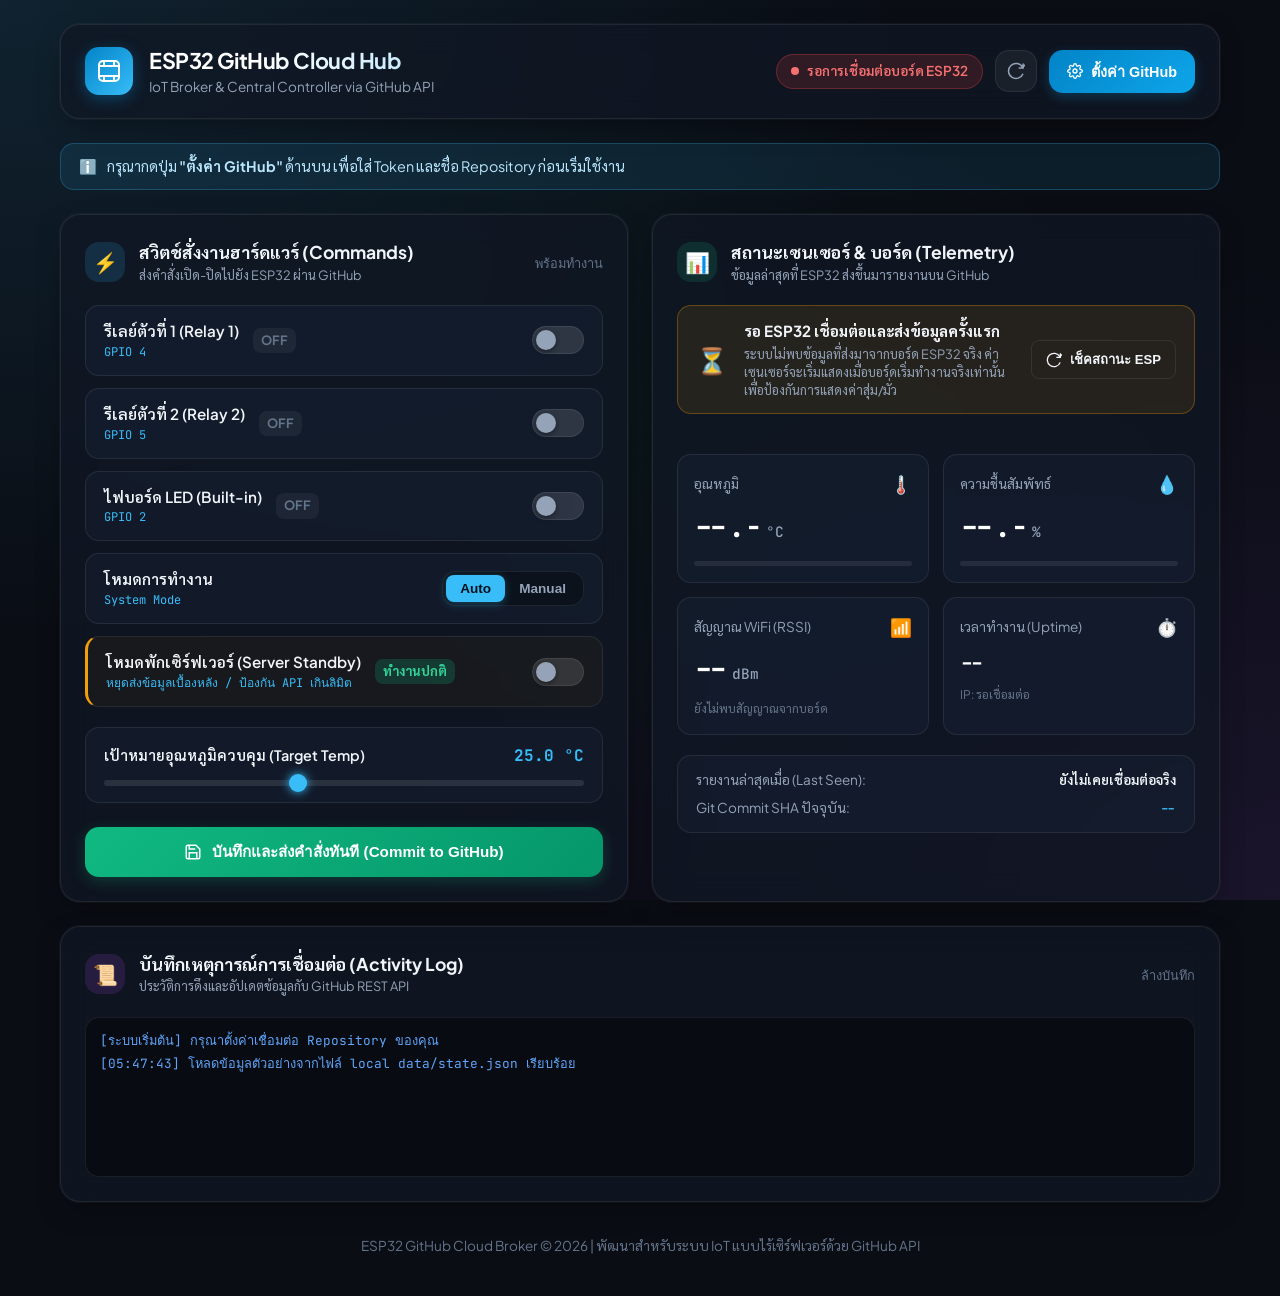
==== index.html @ 6919aeec "Add Server Standby switch and clean project structure" ====
<!DOCTYPE html>
<html lang="th">
<head>
  <meta charset="UTF-8">
  <meta http-equiv="refresh" content="0; url=dashboard/">
  <script>
    window.location.replace("dashboard/");
  </script>
  <title>Redirecting to ESP32 Dashboard...</title>
</head>
<body>
  <p>กำลังนำทางไปยังหน้าควบคุม Dashboard... หากระบบไม่เปลี่ยนหน้าอัตโนมัติ กรุณา <a href="dashboard/">คลิกที่นี่</a></p>
</body>
</html>
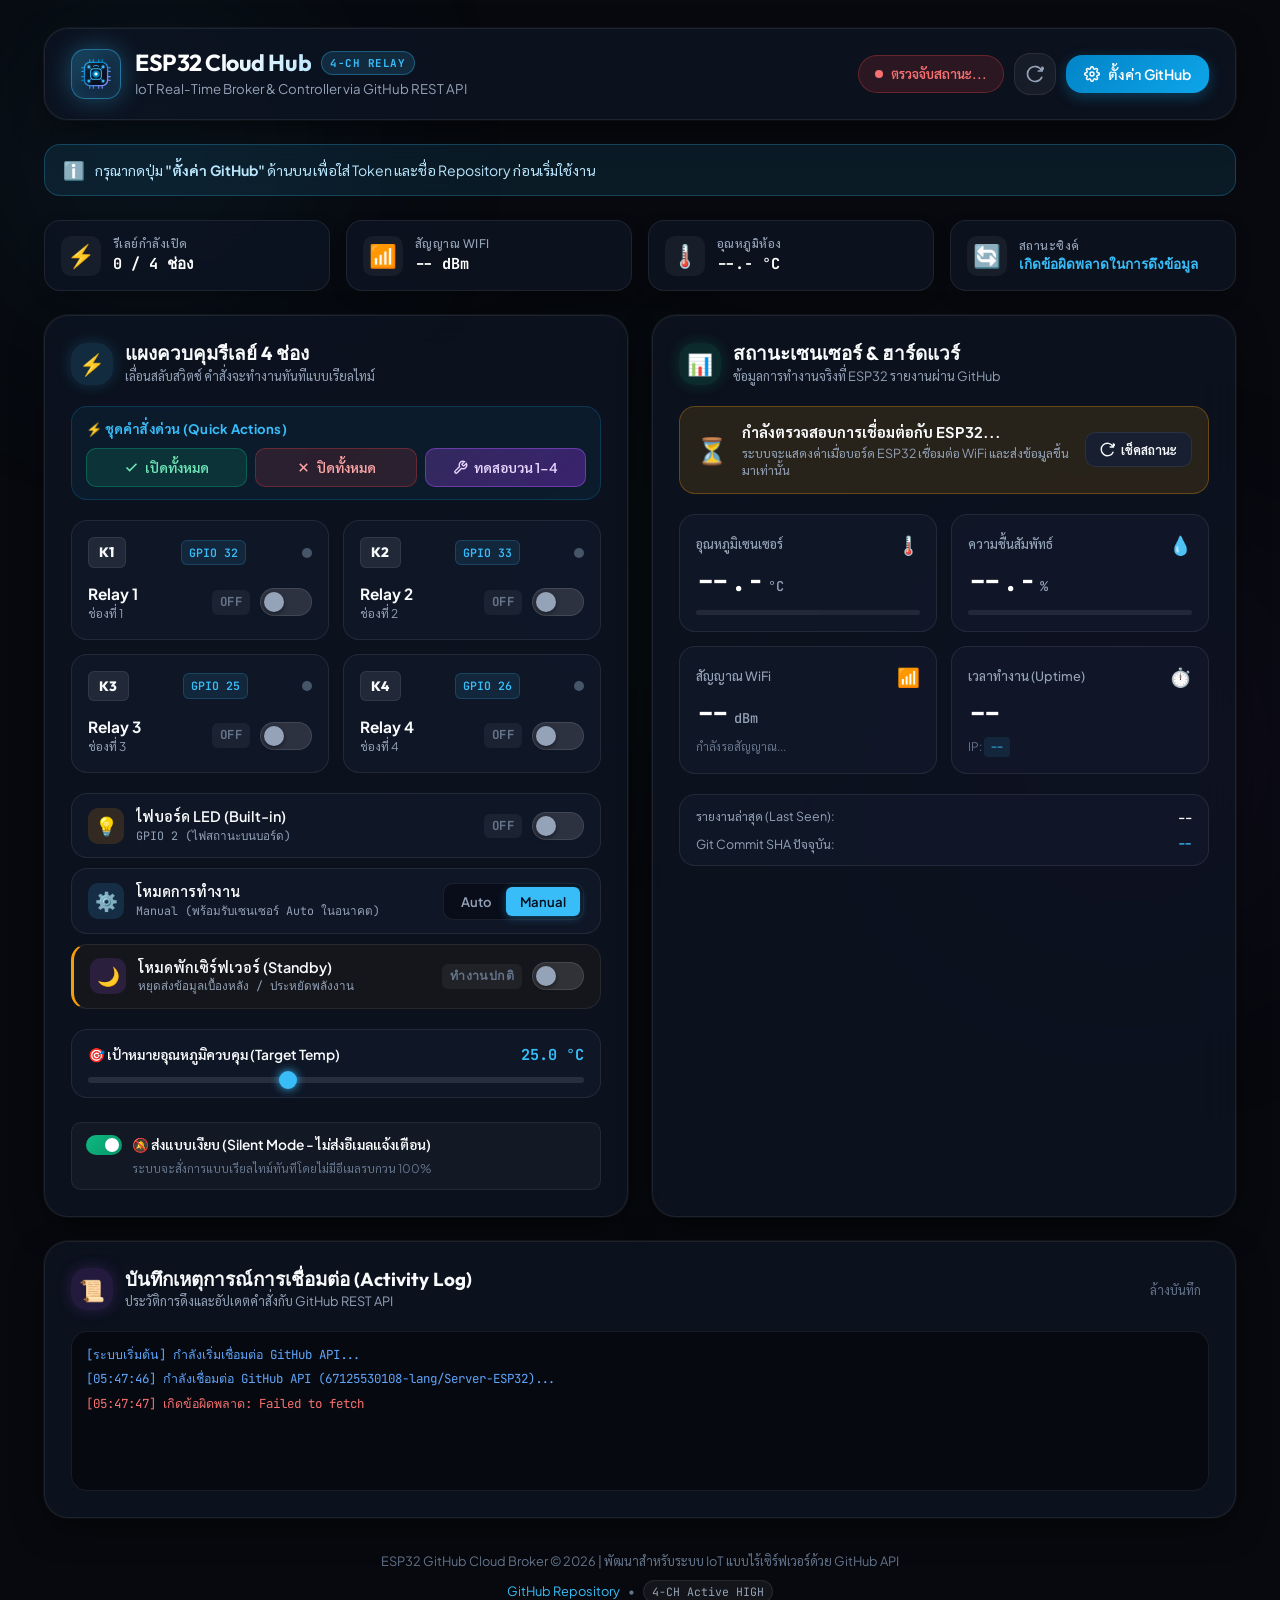
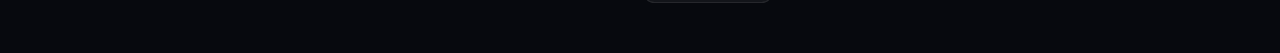
==== commit e0cd3e46: "Enhance brand icon to futuristic 4-channel IoT chip, support standalone power boot, and configure of" ====
--- a/index.html
+++ b/index.html
@@ -1,14 +1,578 @@
 <!DOCTYPE html>
 <html lang="th">
+
 <head>
   <meta charset="UTF-8">
-  <meta http-equiv="refresh" content="0; url=dashboard/">
-  <script>
-    window.location.replace("dashboard/");
-  </script>
-  <title>Redirecting to ESP32 Dashboard...</title>
+  <meta name="viewport" content="width=device-width, initial-scale=1.0, maximum-scale=1.0, user-scalable=no">
+  <title>ESP32 GitHub Cloud Hub - IoT Smart Relay 4-Channel</title>
+  <meta name="description" content="แผงควบคุม IoT สั่งงานรีเลย์ 4 ช่อง และแสดงผลเซนเซอร์แบบเรียลไทม์ผ่าน GitHub API">
+  
+  <!-- Fonts -->
+  <link rel="preconnect" href="https://fonts.googleapis.com">
+  <link rel="preconnect" href="https://fonts.gstatic.com" crossorigin>
+  <link
+    href="https://fonts.googleapis.com/css2?family=Outfit:wght@400;500;600;700;800&family=Plus+Jakarta+Sans:wght@400;500;600;700&family=Sarabun:wght@300;400;500;600;700&family=JetBrains+Mono:wght@400;500;600;700&display=swap"
+    rel="stylesheet">
+  
+  <link rel="stylesheet" href="style.css">
 </head>
+
 <body>
-  <p>กำลังนำทางไปยังหน้าควบคุม Dashboard... หากระบบไม่เปลี่ยนหน้าอัตโนมัติ กรุณา <a href="dashboard/">คลิกที่นี่</a></p>
+  <!-- Ambient background glow elements -->
+  <div class="bg-glow glow-1"></div>
+  <div class="bg-glow glow-2"></div>
+  <div class="bg-glow glow-3"></div>
+
+  <div class="app-wrapper">
+    <!-- Navbar / Header -->
+    <header class="app-header">
+      <div class="brand-section">
+        <div class="brand-icon" title="ESP32 IoT Smart Relay Cloud Hub">
+          <svg width="32" height="32" viewBox="0 0 36 36" fill="none" xmlns="http://www.w3.org/2000/svg" class="brand-logo-svg">
+            <defs>
+              <linearGradient id="chipBodyGrad" x1="4" y1="4" x2="32" y2="32" gradientUnits="userSpaceOnUse">
+                <stop offset="0%" stop-color="#1e293b"/>
+                <stop offset="40%" stop-color="#0f172a"/>
+                <stop offset="100%" stop-color="#020617"/>
+              </linearGradient>
+              <linearGradient id="neonBorderGrad" x1="0" y1="0" x2="36" y2="36" gradientUnits="userSpaceOnUse">
+                <stop offset="0%" stop-color="#38bdf8"/>
+                <stop offset="40%" stop-color="#0284c7"/>
+                <stop offset="80%" stop-color="#818cf8"/>
+                <stop offset="100%" stop-color="#06b6d4"/>
+              </linearGradient>
+              <radialGradient id="reactorRadial" cx="50%" cy="50%" r="50%">
+                <stop offset="0%" stop-color="#ffffff"/>
+                <stop offset="25%" stop-color="#67e8f9"/>
+                <stop offset="65%" stop-color="#0284c7"/>
+                <stop offset="100%" stop-color="#0369a1"/>
+              </radialGradient>
+              <filter id="neonAura" x="-20%" y="-20%" width="140%" height="140%" filterUnits="userSpaceOnUse">
+                <feGaussianBlur stdDeviation="1.2" result="blur"/>
+                <feMerge>
+                  <feMergeNode in="blur"/>
+                  <feMergeNode in="SourceGraphic"/>
+                </feMerge>
+              </filter>
+            </defs>
+
+            <!-- Microcontroller External Pins -->
+            <path d="M11 5V2M15 5V2M21 5V2M25 5V2" stroke="url(#neonBorderGrad)" stroke-width="1.3" stroke-linecap="round"/>
+            <path d="M11 31V34M15 31V34M21 31V34M25 31V34" stroke="url(#neonBorderGrad)" stroke-width="1.3" stroke-linecap="round"/>
+            <path d="M5 11H2M5 15H2M5 21H2M5 25H2" stroke="url(#neonBorderGrad)" stroke-width="1.3" stroke-linecap="round"/>
+            <path d="M31 11H34M31 15H34M31 21H34M31 25H34" stroke="url(#neonBorderGrad)" stroke-width="1.3" stroke-linecap="round"/>
+
+            <!-- Outer Silicon Ceramic Case -->
+            <rect x="5" y="5" width="26" height="26" rx="6" fill="url(#chipBodyGrad)" stroke="url(#neonBorderGrad)" stroke-width="1.5"/>
+
+            <!-- Diagonal Bus Traces to 4 Relay Nodes -->
+            <path d="M10 10L14 14M26 10L22 14M10 26L14 22M26 26L22 22" stroke="#38bdf8" stroke-width="1" stroke-linecap="round" opacity="0.65"/>
+
+            <!-- 4-CH Relay Channel Nodes (K1, K2, K3, K4) -->
+            <circle cx="10" cy="10" r="1.5" fill="#38bdf8" filter="url(#neonAura)"/>
+            <circle cx="26" cy="10" r="1.5" fill="#38bdf8" filter="url(#neonAura)"/>
+            <circle cx="10" cy="26" r="1.5" fill="#38bdf8" filter="url(#neonAura)"/>
+            <circle cx="26" cy="26" r="1.5" fill="#38bdf8" filter="url(#neonAura)"/>
+
+            <!-- Central Processor Core Chamber -->
+            <rect x="12" y="12" width="12" height="12" rx="3.5" fill="#030712" stroke="#38bdf8" stroke-width="1.2"/>
+
+            <!-- Pulsing Quantum Energy Core -->
+            <circle cx="18" cy="18" r="4" fill="url(#reactorRadial)" filter="url(#neonAura)" class="pulsing-core"/>
+            <circle cx="18" cy="18" r="1.5" fill="#ffffff"/>
+
+            <!-- IoT Wireless Signal Arc -->
+            <path d="M15 9.2C16.8 8.2 19.2 8.2 21 9.2" stroke="#38bdf8" stroke-width="1.1" stroke-linecap="round" opacity="0.85"/>
+          </svg>
+        </div>
+        <div class="brand-text">
+          <div class="brand-title-row">
+            <h1 class="brand-title">ESP32 Cloud Hub</h1>
+            <span class="brand-version-badge">4-CH RELAY</span>
+          </div>
+          <p class="brand-subtitle">IoT Real-Time Broker & Controller via GitHub REST API</p>
+        </div>
+      </div>
+
+      <div class="header-actions">
+        <div id="device-status-badge" class="status-badge offline" title="สถานะการเชื่อมต่อบอร์ด ESP32">
+          <span class="status-dot"></span>
+          <span id="device-status-text">ตรวจจับสถานะ...</span>
+        </div>
+        
+        <button id="btn-refresh" class="btn-icon" title="รีเฟรชข้อมูลจาก GitHub ทันที" aria-label="รีเฟรช">
+          <svg width="18" height="18" viewBox="0 0 24 24" fill="none" stroke="currentColor" stroke-width="2.2">
+            <path d="M21.5 2v6h-6M21.34 15.57a10 10 0 1 1-.57-8.38l5.67-5.67"></path>
+          </svg>
+        </button>
+
+        <button id="btn-open-settings" class="btn-primary" title="ตั้งค่าการเชื่อมต่อ GitHub API">
+          <svg width="16" height="16" viewBox="0 0 24 24" fill="none" stroke="currentColor" stroke-width="2.2">
+            <circle cx="12" cy="12" r="3"></circle>
+            <path
+              d="M19.4 15a1.65 1.65 0 0 0 .33 1.82l.06.06a2 2 0 0 1 0 2.83 2 2 0 0 1-2.83 0l-.06-.06a1.65 1.65 0 0 0-1.82-.33 1.65 1.65 0 0 0-1 1.51V21a2 2 0 0 1-2 2 2 2 0 0 1-2-2v-.09A1.65 1.65 0 0 0 9 19.4a1.65 1.65 0 0 0-1.82.33l-.06.06a2 2 0 0 1-2.83 0 2 2 0 0 1 0-2.83l.06-.06a1.65 1.65 0 0 0 .33-1.82 1.65 1.65 0 0 0-1.51-1H3a2 2 0 0 1-2-2 2 2 0 0 1 2-2h.09A1.65 1.65 0 0 0 4.6 9a1.65 1.65 0 0 0-.33-1.82l-.06-.06a2 2 0 0 1 0-2.83 2 2 0 0 1 2.83 0l.06.06a1.65 1.65 0 0 0 1.82.33H9a1.65 1.65 0 0 0 1-1.51V3a2 2 0 0 1 2-2 2 2 0 0 1 2 2v.09a1.65 1.65 0 0 0 1 1.51 1.65 1.65 0 0 0 1.82-.33l.06-.06a2 2 0 0 1 2.83 0 2 2 0 0 1 0 2.83l-.06.06a1.65 1.65 0 0 0-.33 1.82V9a1.65 1.65 0 0 0 1.51 1H21a2 2 0 0 1 2 2 2 2 0 0 1-2 2h-.09a1.65 1.65 0 0 0-1.51 1z">
+            </path>
+          </svg>
+          <span class="btn-text-hide-mobile">ตั้งค่า GitHub</span>
+        </button>
+      </div>
+    </header>
+
+    <!-- Info Banner (Notice Bar) -->
+    <div id="notice-bar" class="notice-bar">
+      <div class="notice-content">
+        <span class="notice-icon">ℹ️</span>
+        <span id="notice-text">กรุณากดปุ่ม <b>"ตั้งค่า GitHub"</b> ด้านบน เพื่อใส่ Token และชื่อ Repository ก่อนเริ่มใช้งาน</span>
+      </div>
+    </div>
+
+    <!-- Quick Telemetry Glance Bar (Mobile-first friendly) -->
+    <section class="glance-bar">
+      <div class="glance-item">
+        <span class="glance-icon">⚡</span>
+        <div class="glance-text">
+          <span class="glance-label">รีเลย์กำลังเปิด</span>
+          <span class="glance-val" id="glance-active-relays">0 / 4 ช่อง</span>
+        </div>
+      </div>
+
+      <div class="glance-item">
+        <span class="glance-icon">📶</span>
+        <div class="glance-text">
+          <span class="glance-label">สัญญาณ WiFi</span>
+          <span class="glance-val" id="glance-wifi-rssi">-- dBm</span>
+        </div>
+      </div>
+
+      <div class="glance-item">
+        <span class="glance-icon">🌡️</span>
+        <div class="glance-text">
+          <span class="glance-label">อุณหภูมิห้อง</span>
+          <span class="glance-val" id="glance-temp">--.- °C</span>
+        </div>
+      </div>
+
+      <div class="glance-item glance-sync-status">
+        <span class="glance-icon">🔄</span>
+        <div class="glance-text">
+          <span class="glance-label">สถานะซิงค์</span>
+          <span class="glance-val" id="sync-indicator">🟢 พร้อมสั่งงานเรียลไทม์</span>
+        </div>
+      </div>
+    </section>
+
+    <!-- Main Content Grid -->
+    <main class="dashboard-grid">
+      <!-- Section 1: Hardware Controls Deck -->
+      <section class="card control-section">
+        <div class="card-header">
+          <div class="card-header-left">
+            <div class="card-icon cyan">⚡</div>
+            <div>
+              <h2 class="card-title">แผงควบคุมรีเลย์ 4 ช่อง</h2>
+              <p class="card-subtitle">เลื่อนสลับสวิตช์ คำสั่งจะทำงานทันทีแบบเรียลไทม์</p>
+            </div>
+          </div>
+        </div>
+
+        <!-- Quick Actions Toolbar -->
+        <div class="quick-relay-bar">
+          <div class="quick-relay-title">
+            <span>⚡ ชุดคำสั่งด่วน (Quick Actions)</span>
+          </div>
+          <div class="quick-buttons-row">
+            <button id="btn-turn-all-on" class="btn-quick on" title="สั่งเปิดรีเลย์ทั้ง 4 ช่องพร้อมกัน">
+              <svg width="15" height="15" viewBox="0 0 24 24" fill="none" stroke="currentColor" stroke-width="2.5"><polyline points="20 6 9 17 4 12"></polyline></svg>
+              <span>เปิดทั้งหมด</span>
+            </button>
+            <button id="btn-turn-all-off" class="btn-quick off" title="สั่งปิดรีเลย์ทั้ง 4 ช่องพร้อมกัน">
+              <svg width="15" height="15" viewBox="0 0 24 24" fill="none" stroke="currentColor" stroke-width="2.5"><line x1="18" y1="6" x2="6" y2="18"></line><line x1="6" y1="6" x2="18" y2="18"></line></svg>
+              <span>ปิดทั้งหมด</span>
+            </button>
+            <button id="btn-test-all-relays" class="btn-quick test" title="ทดสอบวงจรรีเลย์ 4 ช่องตามสเต็ป (วนทีละตัว และเปิดพร้อมกันแบบ Soft-Start)">
+              <svg width="15" height="15" viewBox="0 0 24 24" fill="none" stroke="currentColor" stroke-width="2.2"><path d="M14.7 6.3a1 1 0 0 0 0 1.4l1.6 1.6a1 1 0 0 0 1.4 0l3.77-3.77a6 6 0 0 1-7.94 7.94l-6.91 6.91a2.12 2.12 0 0 1-3-3l6.91-6.91a6 6 0 0 1 7.94-7.94l-3.76 3.76z"></path></svg>
+              <span>ทดสอบวน 1-4</span>
+            </button>
+          </div>
+        </div>
+
+        <!-- 4-Channel Relays Grid (Interactive Tiles) -->
+        <div class="relays-grid">
+          <!-- Relay Card 1 -->
+          <div class="relay-tile" id="relay-card-1">
+            <div class="tile-glow"></div>
+            <div class="tile-header">
+              <div class="channel-pill">K1</div>
+              <div class="pin-badge">GPIO 32</div>
+              <div class="power-indicator"></div>
+            </div>
+            <div class="tile-content">
+              <div class="relay-info-box">
+                <span class="relay-name">Relay 1</span>
+                <span class="relay-alias">ช่องที่ 1</span>
+              </div>
+              <div class="tile-switch-wrap">
+                <span id="relay1-state-label" class="state-text">OFF</span>
+                <label class="toggle-switch">
+                  <input type="checkbox" id="cmd-relay1">
+                  <span class="slider"></span>
+                </label>
+              </div>
+            </div>
+          </div>
+
+          <!-- Relay Card 2 -->
+          <div class="relay-tile" id="relay-card-2">
+            <div class="tile-glow"></div>
+            <div class="tile-header">
+              <div class="channel-pill">K2</div>
+              <div class="pin-badge">GPIO 33</div>
+              <div class="power-indicator"></div>
+            </div>
+            <div class="tile-content">
+              <div class="relay-info-box">
+                <span class="relay-name">Relay 2</span>
+                <span class="relay-alias">ช่องที่ 2</span>
+              </div>
+              <div class="tile-switch-wrap">
+                <span id="relay2-state-label" class="state-text">OFF</span>
+                <label class="toggle-switch">
+                  <input type="checkbox" id="cmd-relay2">
+                  <span class="slider"></span>
+                </label>
+              </div>
+            </div>
+          </div>
+
+          <!-- Relay Card 3 -->
+          <div class="relay-tile" id="relay-card-3">
+            <div class="tile-glow"></div>
+            <div class="tile-header">
+              <div class="channel-pill">K3</div>
+              <div class="pin-badge">GPIO 25</div>
+              <div class="power-indicator"></div>
+            </div>
+            <div class="tile-content">
+              <div class="relay-info-box">
+                <span class="relay-name">Relay 3</span>
+                <span class="relay-alias">ช่องที่ 3</span>
+              </div>
+              <div class="tile-switch-wrap">
+                <span id="relay3-state-label" class="state-text">OFF</span>
+                <label class="toggle-switch">
+                  <input type="checkbox" id="cmd-relay3">
+                  <span class="slider"></span>
+                </label>
+              </div>
+            </div>
+          </div>
+
+          <!-- Relay Card 4 -->
+          <div class="relay-tile" id="relay-card-4">
+            <div class="tile-glow"></div>
+            <div class="tile-header">
+              <div class="channel-pill">K4</div>
+              <div class="pin-badge">GPIO 26</div>
+              <div class="power-indicator"></div>
+            </div>
+            <div class="tile-content">
+              <div class="relay-info-box">
+                <span class="relay-name">Relay 4</span>
+                <span class="relay-alias">ช่องที่ 4</span>
+              </div>
+              <div class="tile-switch-wrap">
+                <span id="relay4-state-label" class="state-text">OFF</span>
+                <label class="toggle-switch">
+                  <input type="checkbox" id="cmd-relay4">
+                  <span class="slider"></span>
+                </label>
+              </div>
+            </div>
+          </div>
+        </div>
+
+        <!-- Secondary Controls List (LED & Standby & Target Temp) -->
+        <div class="secondary-controls-list">
+          <!-- Control Item: LED -->
+          <div class="control-item" id="led-card">
+            <div class="control-info">
+              <div class="control-icon-pill amber">💡</div>
+              <div class="control-label">
+                <span class="control-name">ไฟบอร์ด LED (Built-in)</span>
+                <span class="control-pin">GPIO 2 (ไฟสถานะบนบอร์ด)</span>
+              </div>
+            </div>
+            <div class="control-action-side">
+              <span id="led-state-label" class="state-text">OFF</span>
+              <label class="toggle-switch">
+                <input type="checkbox" id="cmd-led">
+                <span class="slider"></span>
+              </label>
+            </div>
+          </div>
+
+          <!-- Control Item: Mode Selector -->
+          <div class="control-item mode-item">
+            <div class="control-info">
+              <div class="control-icon-pill blue">⚙️</div>
+              <div class="control-label">
+                <span class="control-name">โหมดการทำงาน</span>
+                <span class="control-pin">Manual (พร้อมรับเซนเซอร์ Auto ในอนาคต)</span>
+              </div>
+            </div>
+            <div class="segmented-control">
+              <button class="seg-btn" data-mode="auto" id="btn-mode-auto" title="โหมดอัตโนมัติ (จะเริ่มทำงานเมื่อมีการเชื่อมต่อเซนเซอร์ในอนาคต)">Auto</button>
+              <button class="seg-btn active" data-mode="manual" id="btn-mode-manual">Manual</button>
+            </div>
+          </div>
+
+          <!-- Control Item: Server Standby Switch -->
+          <div class="control-item server-standby-item">
+            <div class="control-info">
+              <div class="control-icon-pill purple">🌙</div>
+              <div class="control-label">
+                <span class="control-name">โหมดพักเซิร์ฟเวอร์ (Standby)</span>
+                <span class="control-pin">หยุดส่งข้อมูลเบื้องหลัง / ประหยัดพลังงาน</span>
+              </div>
+            </div>
+            <div class="control-action-side">
+              <span id="standby-state-label" class="state-text">ทำงานปกติ</span>
+              <label class="toggle-switch">
+                <input type="checkbox" id="cmd-server-standby" title="เปิดเพื่อพักการทำงานเซิร์ฟเวอร์">
+                <span class="slider"></span>
+              </label>
+            </div>
+          </div>
+        </div>
+
+        <!-- Target Temp Slider (Future sensor ready) -->
+        <div class="slider-control-box">
+          <div class="slider-header">
+            <span class="slider-title">🎯 เป้าหมายอุณหภูมิควบคุม (Target Temp)</span>
+            <span class="slider-val" id="target-temp-val">25.0 °C</span>
+          </div>
+          <input type="range" id="cmd-target-temp" min="15" max="40" step="0.5" value="25.0">
+        </div>
+
+        <!-- Card Footer: Silent Mode Option -->
+        <div class="card-footer-action">
+          <div class="notification-mode-row">
+            <label class="notification-toggle">
+              <input type="checkbox" id="chk-silent-mode" checked>
+              <span class="noti-switch-slider"></span>
+              <span class="noti-text" id="silent-mode-label">🔕 ส่งแบบเงียบ (Silent Mode - ไม่ส่งอีเมลแจ้งเตือน)</span>
+            </label>
+            <span class="noti-hint">ระบบจะสั่งการแบบเรียลไทม์ทันทีโดยไม่มีอีเมลรบกวน 100%</span>
+          </div>
+        </div>
+      </section>
+
+      <!-- Section 2: Sensor & Telemetry Section -->
+      <section class="card telemetry-section">
+        <div class="card-header">
+          <div class="card-header-left">
+            <div class="card-icon green">📊</div>
+            <div>
+              <h2 class="card-title">สถานะเซนเซอร์ & ฮาร์ดแวร์</h2>
+              <p class="card-subtitle">ข้อมูลการทำงานจริงที่ ESP32 รายงานผ่าน GitHub</p>
+            </div>
+          </div>
+        </div>
+
+        <!-- ESP32 Online Verification Banner -->
+        <div id="esp-status-banner" class="esp-status-banner waiting">
+          <div class="esp-status-icon" id="esp-status-icon">⏳</div>
+          <div class="esp-status-info">
+            <div class="esp-status-title" id="esp-status-title">กำลังตรวจสอบการเชื่อมต่อกับ ESP32...</div>
+            <div class="esp-status-sub" id="esp-status-desc">ระบบจะแสดงค่าเมื่อบอร์ด ESP32 เชื่อมต่อ WiFi และส่งข้อมูลขึ้นมาเท่านั้น</div>
+          </div>
+          <button id="btn-verify-esp" class="btn-verify-esp" title="ตรวจสอบสถานะการออนไลน์เดี๋ยวนี้">
+            <svg width="15" height="15" viewBox="0 0 24 24" fill="none" stroke="currentColor" stroke-width="2.2">
+              <path d="M21.5 2v6h-6M21.34 15.57a10 10 0 1 1-.57-8.38l5.67-5.67"></path>
+            </svg>
+            <span>เช็คสถานะ</span>
+          </button>
+        </div>
+
+        <!-- Metrics Grid (Responsive 2x2) -->
+        <div class="metrics-grid">
+          <!-- Temp Card -->
+          <div class="metric-card">
+            <div class="metric-top">
+              <span class="metric-title">อุณหภูมิเซนเซอร์</span>
+              <span class="metric-icon">🌡️</span>
+            </div>
+            <div class="metric-val">
+              <span id="tele-temp">--.-</span>
+              <span class="metric-unit">°C</span>
+            </div>
+            <div class="metric-bar-wrapper">
+              <div id="temp-bar" class="metric-bar" style="width: 0%;"></div>
+            </div>
+          </div>
+
+          <!-- Humidity Card -->
+          <div class="metric-card">
+            <div class="metric-top">
+              <span class="metric-title">ความชื้นสัมพัทธ์</span>
+              <span class="metric-icon">💧</span>
+            </div>
+            <div class="metric-val">
+              <span id="tele-humidity">--.-</span>
+              <span class="metric-unit">%</span>
+            </div>
+            <div class="metric-bar-wrapper">
+              <div id="hum-bar" class="metric-bar humidity" style="width: 0%;"></div>
+            </div>
+          </div>
+
+          <!-- WiFi RSSI Card -->
+          <div class="metric-card">
+            <div class="metric-top">
+              <span class="metric-title">สัญญาณ WiFi</span>
+              <span class="metric-icon">📶</span>
+            </div>
+            <div class="metric-val">
+              <span id="tele-rssi">--</span>
+              <span class="metric-unit">dBm</span>
+            </div>
+            <div class="metric-desc" id="tele-rssi-quality">กำลังรอสัญญาณ...</div>
+          </div>
+
+          <!-- Uptime Card -->
+          <div class="metric-card">
+            <div class="metric-top">
+              <span class="metric-title">เวลาทำงาน (Uptime)</span>
+              <span class="metric-icon">⏱️</span>
+            </div>
+            <div class="metric-val">
+              <span id="tele-uptime">--</span>
+            </div>
+            <div class="metric-desc ip-address-box">
+              <span>IP: <code id="tele-ip">--</code></span>
+            </div>
+          </div>
+        </div>
+
+        <!-- System Meta Info Box -->
+        <div class="meta-info-box">
+          <div class="meta-row">
+            <span class="meta-label">รายงานล่าสุด (Last Seen):</span>
+            <span class="meta-val" id="tele-last-seen">--</span>
+          </div>
+          <div class="meta-row">
+            <span class="meta-label">Git Commit SHA ปัจจุบัน:</span>
+            <span class="meta-val code" id="tele-sha">--</span>
+          </div>
+        </div>
+      </section>
+
+      <!-- Section 3: Log / Activity Console (Full width) -->
+      <section class="card log-section full-width">
+        <div class="card-header">
+          <div class="card-header-left">
+            <div class="card-icon purple">📜</div>
+            <div>
+              <h2 class="card-title">บันทึกเหตุการณ์การเชื่อมต่อ (Activity Log)</h2>
+              <p class="card-subtitle">ประวัติการดึงและอัปเดตคำสั่งกับ GitHub REST API</p>
+            </div>
+          </div>
+          <div class="card-header-right">
+            <button id="btn-clear-log" class="btn-text">ล้างบันทึก</button>
+          </div>
+        </div>
+        <div class="log-console" id="log-console">
+          <div class="log-entry system">[ระบบเริ่มต้น] กำลังเริ่มเชื่อมต่อ GitHub API...</div>
+        </div>
+      </section>
+    </main>
+
+    <!-- Footer -->
+    <footer class="app-footer">
+      <div class="footer-content">
+        <p>ESP32 GitHub Cloud Broker &copy; 2026 | พัฒนาสำหรับระบบ IoT แบบไร้เซิร์ฟเวอร์ด้วย GitHub API</p>
+        <div class="footer-links">
+          <a href="https://github.com/67125530108-lang/Server-ESP32" target="_blank" rel="noopener">GitHub Repository</a>
+          <span>•</span>
+          <span class="footer-badge">4-CH Active HIGH</span>
+        </div>
+      </div>
+    </footer>
+  </div>
+
+  <!-- Settings Modal -->
+  <div id="settings-modal" class="modal-backdrop">
+    <div class="modal-card">
+      <div class="modal-header">
+        <div class="modal-title-group">
+          <svg width="22" height="22" viewBox="0 0 24 24" fill="none" stroke="currentColor" stroke-width="2.2">
+            <path d="M12 20h9M16.5 3.5a2.121 2.121 0 0 1 3 3L7 19l-4 1 1-4L16.5 3.5z"></path>
+          </svg>
+          <h3>ตั้งค่าการเชื่อมต่อ GitHub</h3>
+        </div>
+        <button id="btn-close-modal" class="btn-close">&times;</button>
+      </div>
+
+      <div class="modal-body">
+        <div class="form-group">
+          <label for="cfg-owner">ชื่อผู้ใช้ GitHub (Owner / Username) <span class="req">*</span></label>
+          <input type="text" id="cfg-owner" placeholder="เช่น 67125530108-lang" autocomplete="off">
+          <small class="form-help">ชื่อบัญชี GitHub เจ้าของ Repository</small>
+        </div>
+
+        <div class="form-group">
+          <label for="cfg-repo">ชื่อ Repository <span class="req">*</span></label>
+          <input type="text" id="cfg-repo" placeholder="เช่น Server-ESP32" value="Server-ESP32" autocomplete="off">
+          <small class="form-help">ชื่อ Repository บน GitHub: <code>Server-ESP32</code> (มีขีดกลาง)</small>
+        </div>
+
+        <div class="form-group">
+          <label for="cfg-branch">ชื่อ Branch</label>
+          <input type="text" id="cfg-branch" placeholder="main" value="main">
+        </div>
+
+        <div class="form-group">
+          <label for="cfg-path">ตำแหน่งไฟล์ State</label>
+          <input type="text" id="cfg-path" placeholder="data/state.json" value="data/state.json">
+          <small class="form-help">ตำแหน่งไฟล์บน GitHub: <code>data/state.json</code> (ไม่ต้องมีคำว่า Server ESP32 นำหน้า)</small>
+        </div>
+
+        <div class="form-group">
+          <label for="cfg-token">GitHub Personal Access Token (PAT) <span class="req">*</span></label>
+          <div class="input-with-action">
+            <input type="password" id="cfg-token" placeholder="ghp_... หรือ github_pat_..." autocomplete="off">
+            <button type="button" id="btn-toggle-token" class="btn-input-icon" title="แสดง/ซ่อน">👁️</button>
+          </div>
+          <small class="form-help">
+            ใช้ Token ที่มีสิทธิ์เขียนไฟล์ (เช่น Scope <code>repo</code> หรือ <code>Contents: Read and write</code>)
+            <br><b>ความปลอดภัย:</b> Token จะถูกจัดเก็บเฉพาะใน <code>localStorage</code> ของเครื่องคุณเท่านั้น
+          </small>
+        </div>
+
+        <div class="form-group">
+          <label for="cfg-interval">ความถี่ในการดึงข้อมูลอัตโนมัติ (Polling Interval)</label>
+          <select id="cfg-interval">
+            <option value="5000">ทุกๆ 5 วินาที</option>
+            <option value="10000" selected>ทุกๆ 10 วินาที (แนะนำ)</option>
+            <option value="20000">ทุกๆ 20 วินาที</option>
+            <option value="60000">ทุกๆ 1 นาที</option>
+            <option value="0">ปิดการดึงอัตโนมัติ (ดึงเฉพาะกดปุ่ม)</option>
+          </select>
+        </div>
+      </div>
+
+      <div class="modal-footer">
+        <button id="btn-test-connection" class="btn-secondary">
+          <span>ทดสอบการเชื่อมต่อ</span>
+        </button>
+        <button id="btn-save-settings" class="btn-primary">
+          <span>บันทึกการตั้งค่า</span>
+        </button>
+      </div>
+    </div>
+  </div>
+
+  <script src="app.js"></script>
 </body>
-</html>
+
+</html>
--- a/style.css
+++ b/style.css
@@ -0,0 +1,1828 @@
+/* ==========================================================================
+   ESP32 GitHub Cloud Hub - Styling System
+   Design: Modern Dark Glassmorphism + IoT Cyberpunk Precision UI
+   Optimized for: Desktop, Tablet, and Mobile Devices
+   ========================================================================== */
+
+:root {
+  /* Dark Glassmorphism Color Palette */
+  --bg-base: #07090e;
+  --bg-surface: #0e131f;
+  --bg-surface-glass: rgba(15, 22, 36, 0.72);
+  --bg-surface-elevated: rgba(22, 32, 53, 0.85);
+  --bg-card: rgba(20, 29, 48, 0.55);
+  --bg-card-hover: rgba(26, 38, 64, 0.75);
+  --bg-tile-active: rgba(16, 185, 129, 0.12);
+  --bg-input: #0b0f19;
+
+  /* Borders & Accents */
+  --border-subtle: rgba(255, 255, 255, 0.08);
+  --border-medium: rgba(255, 255, 255, 0.14);
+  --border-glow-cyan: rgba(56, 189, 248, 0.4);
+  --border-glow-emerald: rgba(16, 185, 129, 0.5);
+
+  /* Typography Colors */
+  --text-primary: #f8fafc;
+  --text-secondary: #94a3b8;
+  --text-muted: #64748b;
+
+  /* Brand Accents */
+  --primary: #38bdf8;
+  --primary-hover: #0ea5e9;
+  --primary-glow: rgba(56, 189, 248, 0.35);
+
+  --accent-blue: #3b82f6;
+  --accent-cyan: #06b6d4;
+  --accent-emerald: #10b981;
+  --accent-emerald-glow: rgba(16, 185, 129, 0.35);
+  --accent-amber: #f59e0b;
+  --accent-purple: #a855f7;
+  --accent-red: #ef4444;
+
+  /* Radii */
+  --radius-xs: 6px;
+  --radius-sm: 10px;
+  --radius-md: 16px;
+  --radius-lg: 24px;
+  --radius-full: 9999px;
+
+  /* Shadows */
+  --shadow-card: 0 12px 36px -8px rgba(0, 0, 0, 0.6), 0 0 1px 1px rgba(255, 255, 255, 0.06);
+  --shadow-glow-cyan: 0 0 30px -4px rgba(56, 189, 248, 0.35);
+  --shadow-glow-emerald: 0 0 30px -4px rgba(16, 185, 129, 0.35);
+
+  /* Transitions */
+  --transition-fast: 0.18s cubic-bezier(0.4, 0, 0.2, 1);
+  --transition-smooth: 0.28s cubic-bezier(0.4, 0, 0.2, 1);
+}
+
+/* Reset & Defaults */
+*, *::before, *::after {
+  box-sizing: border-box;
+  margin: 0;
+  padding: 0;
+  -webkit-tap-highlight-color: transparent;
+}
+
+html {
+  scroll-behavior: smooth;
+  text-size-adjust: 100%;
+  -webkit-text-size-adjust: 100%;
+}
+
+body {
+  font-family: 'Plus Jakarta Sans', 'Sarabun', -apple-system, BlinkMacSystemFont, sans-serif;
+  background-color: var(--bg-base);
+  color: var(--text-primary);
+  min-height: 100vh;
+  line-height: 1.5;
+  position: relative;
+  overflow-x: hidden;
+  -webkit-font-smoothing: antialiased;
+}
+
+/* ==========================================================================
+   Ambient Glowing Background Elements
+   ========================================================================== */
+.bg-glow {
+  position: fixed;
+  border-radius: 50%;
+  filter: blur(120px);
+  pointer-events: none;
+  z-index: 0;
+  opacity: 0.55;
+  will-change: transform;
+}
+
+.glow-1 {
+  width: 500px;
+  height: 500px;
+  background: radial-gradient(circle, rgba(56, 189, 248, 0.22) 0%, rgba(56, 189, 248, 0) 70%);
+  top: -100px;
+  left: -100px;
+  animation: float-glow 20s infinite ease-in-out alternate;
+}
+
+.glow-2 {
+  width: 600px;
+  height: 600px;
+  background: radial-gradient(circle, rgba(168, 85, 247, 0.16) 0%, rgba(168, 85, 247, 0) 70%);
+  bottom: -150px;
+  right: -150px;
+  animation: float-glow 25s infinite ease-in-out alternate-reverse;
+}
+
+.glow-3 {
+  width: 450px;
+  height: 450px;
+  background: radial-gradient(circle, rgba(16, 185, 129, 0.14) 0%, rgba(16, 185, 129, 0) 70%);
+  top: 40%;
+  left: 30%;
+  animation: float-glow 22s infinite ease-in-out alternate;
+}
+
+@keyframes float-glow {
+  0% { transform: translate(0, 0) scale(1); }
+  50% { transform: translate(40px, 30px) scale(1.08); }
+  100% { transform: translate(-30px, -20px) scale(0.95); }
+}
+
+/* ==========================================================================
+   Layout Wrapper
+   ========================================================================== */
+.app-wrapper {
+  position: relative;
+  z-index: 1;
+  max-width: 1240px;
+  margin: 0 auto;
+  padding: clamp(14px, 3vw, 28px) clamp(12px, 3vw, 24px) 50px;
+  display: flex;
+  flex-direction: column;
+  gap: clamp(14px, 2.5vw, 24px);
+}
+
+/* ==========================================================================
+   App Header & Brand
+   ========================================================================== */
+.app-header {
+  display: flex;
+  justify-content: space-between;
+  align-items: center;
+  flex-wrap: wrap;
+  gap: 14px;
+  padding: clamp(14px, 2.5vw, 20px) clamp(16px, 3vw, 26px);
+  background: var(--bg-surface-glass);
+  backdrop-filter: blur(20px);
+  -webkit-backdrop-filter: blur(20px);
+  border: 1px solid var(--border-subtle);
+  border-radius: var(--radius-lg);
+  box-shadow: var(--shadow-card);
+  transition: var(--transition-smooth);
+}
+
+.brand-section {
+  display: flex;
+  align-items: center;
+  gap: 14px;
+}
+
+.brand-icon {
+  width: 50px;
+  height: 50px;
+  border-radius: 14px;
+  background: radial-gradient(circle at 35% 35%, rgba(56, 189, 248, 0.28), rgba(15, 23, 42, 0.9));
+  border: 1.5px solid rgba(56, 189, 248, 0.5);
+  display: flex;
+  align-items: center;
+  justify-content: center;
+  box-shadow: 0 0 24px rgba(56, 189, 248, 0.35), inset 0 0 16px rgba(56, 189, 248, 0.2);
+  flex-shrink: 0;
+  position: relative;
+  overflow: hidden;
+  transition: all 0.3s cubic-bezier(0.4, 0, 0.2, 1);
+}
+
+.brand-icon::after {
+  content: '';
+  position: absolute;
+  top: 0;
+  left: -100%;
+  width: 100%;
+  height: 100%;
+  background: linear-gradient(90deg, transparent, rgba(255, 255, 255, 0.2), transparent);
+  transition: 0.5s;
+}
+
+.brand-icon:hover {
+  transform: translateY(-2px) scale(1.05);
+  border-color: #38bdf8;
+  box-shadow: 0 0 35px rgba(56, 189, 248, 0.65), inset 0 0 20px rgba(56, 189, 248, 0.35);
+}
+
+.brand-icon:hover::after {
+  left: 100%;
+}
+
+.brand-icon svg {
+  transition: transform 0.3s ease;
+}
+
+.brand-icon:hover svg {
+  transform: scale(1.06);
+  filter: drop-shadow(0 0 10px #38bdf8);
+}
+
+@keyframes corePulse {
+  0%, 100% {
+    filter: drop-shadow(0 0 3px #38bdf8);
+    opacity: 0.9;
+  }
+  50% {
+    filter: drop-shadow(0 0 8px #00f0ff);
+    opacity: 1;
+  }
+}
+
+.pulsing-core {
+  animation: corePulse 3s ease-in-out infinite;
+}
+
+.brand-text {
+  display: flex;
+  flex-direction: column;
+  gap: 2px;
+}
+
+.brand-title-row {
+  display: flex;
+  align-items: center;
+  gap: 10px;
+  flex-wrap: wrap;
+}
+
+.brand-title {
+  font-family: 'Outfit', sans-serif;
+  font-size: clamp(1.2rem, 3.2vw, 1.45rem);
+  font-weight: 700;
+  letter-spacing: -0.02em;
+  background: linear-gradient(120deg, #ffffff 40%, #bae6fd 100%);
+  -webkit-background-clip: text;
+  background-clip: text;
+  -webkit-text-fill-color: transparent;
+  line-height: 1.2;
+}
+
+.brand-version-badge {
+  font-family: 'JetBrains Mono', monospace;
+  font-size: 0.68rem;
+  font-weight: 700;
+  padding: 3px 8px;
+  border-radius: var(--radius-full);
+  background: rgba(56, 189, 248, 0.15);
+  color: #38bdf8;
+  border: 1px solid rgba(56, 189, 248, 0.35);
+  letter-spacing: 0.05em;
+  text-transform: uppercase;
+}
+
+.brand-subtitle {
+  font-size: clamp(0.75rem, 2vw, 0.83rem);
+  color: var(--text-secondary);
+  font-weight: 400;
+}
+
+.header-actions {
+  display: flex;
+  align-items: center;
+  gap: 10px;
+}
+
+/* ==========================================================================
+   Status Badge
+   ========================================================================== */
+.status-badge {
+  display: inline-flex;
+  align-items: center;
+  gap: 8px;
+  padding: 8px 16px;
+  border-radius: var(--radius-full);
+  font-size: 0.83rem;
+  font-weight: 600;
+  border: 1px solid transparent;
+  transition: var(--transition-fast);
+  white-space: nowrap;
+}
+
+.status-badge.online {
+  background: rgba(16, 185, 129, 0.15);
+  color: #34d399;
+  border-color: rgba(16, 185, 129, 0.35);
+  box-shadow: 0 0 16px rgba(16, 185, 129, 0.2);
+}
+
+.status-badge.offline {
+  background: rgba(239, 68, 68, 0.14);
+  color: #f87171;
+  border-color: rgba(239, 68, 68, 0.3);
+}
+
+.status-badge.connecting,
+.status-badge.waiting {
+  background: rgba(245, 158, 11, 0.14);
+  color: #fbbf24;
+  border-color: rgba(245, 158, 11, 0.3);
+}
+
+.status-badge.standby {
+  background: rgba(168, 85, 247, 0.15);
+  color: #c084fc;
+  border-color: rgba(168, 85, 247, 0.35);
+}
+
+.status-dot {
+  width: 8px;
+  height: 8px;
+  border-radius: 50%;
+  background: currentColor;
+  flex-shrink: 0;
+}
+
+.status-badge.online .status-dot {
+  animation: pulse-glow-emerald 2s infinite;
+}
+
+@keyframes pulse-glow-emerald {
+  0% {
+    transform: scale(0.95);
+    box-shadow: 0 0 0 0 rgba(16, 185, 129, 0.7);
+  }
+  70% {
+    transform: scale(1.15);
+    box-shadow: 0 0 0 8px rgba(16, 185, 129, 0);
+  }
+  100% {
+    transform: scale(0.95);
+    box-shadow: 0 0 0 0 rgba(16, 185, 129, 0);
+  }
+}
+
+/* ==========================================================================
+   Buttons
+   ========================================================================== */
+.btn-primary {
+  display: inline-flex;
+  align-items: center;
+  gap: 8px;
+  padding: 10px 18px;
+  border-radius: var(--radius-md);
+  background: linear-gradient(135deg, #0284c7, #0ea5e9);
+  color: #fff;
+  border: none;
+  font-family: inherit;
+  font-weight: 600;
+  font-size: 0.88rem;
+  cursor: pointer;
+  transition: var(--transition-fast);
+  box-shadow: 0 4px 14px rgba(14, 165, 233, 0.3);
+}
+
+.btn-primary:hover {
+  background: linear-gradient(135deg, #0369a1, #0284c7);
+  box-shadow: 0 6px 20px rgba(14, 165, 233, 0.45);
+  transform: translateY(-1px);
+}
+
+.btn-primary:active {
+  transform: translateY(0);
+}
+
+.btn-secondary {
+  display: inline-flex;
+  align-items: center;
+  gap: 8px;
+  padding: 10px 18px;
+  border-radius: var(--radius-md);
+  background: rgba(255, 255, 255, 0.06);
+  color: var(--text-primary);
+  border: 1px solid var(--border-subtle);
+  font-family: inherit;
+  font-weight: 600;
+  font-size: 0.88rem;
+  cursor: pointer;
+  transition: var(--transition-fast);
+}
+
+.btn-secondary:hover {
+  background: rgba(255, 255, 255, 0.12);
+  border-color: rgba(255, 255, 255, 0.2);
+}
+
+.btn-icon {
+  width: 42px;
+  height: 42px;
+  border-radius: var(--radius-md);
+  background: rgba(255, 255, 255, 0.05);
+  border: 1px solid var(--border-subtle);
+  color: var(--text-secondary);
+  display: flex;
+  align-items: center;
+  justify-content: center;
+  cursor: pointer;
+  transition: var(--transition-fast);
+  flex-shrink: 0;
+}
+
+.btn-icon:hover {
+  color: #fff;
+  background: rgba(255, 255, 255, 0.12);
+  border-color: rgba(255, 255, 255, 0.25);
+  transform: translateY(-1px);
+}
+
+.btn-icon.spinning svg {
+  animation: spin 1s linear infinite;
+}
+
+@keyframes spin {
+  from { transform: rotate(0deg); }
+  to { transform: rotate(360deg); }
+}
+
+/* ==========================================================================
+   Notice Bar (Alerts & Tips)
+   ========================================================================== */
+.notice-bar {
+  background: rgba(56, 189, 248, 0.1);
+  border: 1px solid rgba(56, 189, 248, 0.25);
+  border-radius: var(--radius-md);
+  padding: 12px 18px;
+  color: #bae6fd;
+  font-size: 0.88rem;
+  display: flex;
+  align-items: center;
+  justify-content: space-between;
+  backdrop-filter: blur(10px);
+}
+
+.notice-content {
+  display: flex;
+  align-items: center;
+  gap: 10px;
+}
+
+.notice-icon {
+  font-size: 1.1rem;
+}
+
+/* ==========================================================================
+   Quick Telemetry Glance Bar (Responsive & Modern)
+   ========================================================================== */
+.glance-bar {
+  display: grid;
+  grid-template-columns: repeat(4, 1fr);
+  gap: clamp(10px, 2vw, 16px);
+}
+
+.glance-item {
+  background: var(--bg-surface-glass);
+  backdrop-filter: blur(16px);
+  -webkit-backdrop-filter: blur(16px);
+  border: 1px solid var(--border-subtle);
+  border-radius: var(--radius-md);
+  padding: 14px 16px;
+  display: flex;
+  align-items: center;
+  gap: 12px;
+  transition: var(--transition-smooth);
+  box-shadow: 0 6px 20px -6px rgba(0, 0, 0, 0.4);
+}
+
+.glance-item:hover {
+  border-color: rgba(56, 189, 248, 0.3);
+  transform: translateY(-2px);
+  background: var(--bg-surface-elevated);
+}
+
+.glance-icon {
+  font-size: 1.4rem;
+  width: 40px;
+  height: 40px;
+  display: flex;
+  align-items: center;
+  justify-content: center;
+  background: rgba(255, 255, 255, 0.05);
+  border-radius: var(--radius-sm);
+  flex-shrink: 0;
+}
+
+.glance-text {
+  display: flex;
+  flex-direction: column;
+  min-width: 0;
+}
+
+.glance-label {
+  font-size: 0.74rem;
+  color: var(--text-secondary);
+  font-weight: 500;
+  text-transform: uppercase;
+  letter-spacing: 0.04em;
+}
+
+.glance-val {
+  font-size: 0.95rem;
+  font-weight: 700;
+  color: #fff;
+  font-family: 'JetBrains Mono', 'Plus Jakarta Sans', sans-serif;
+  white-space: nowrap;
+  overflow: hidden;
+  text-overflow: ellipsis;
+}
+
+.glance-sync-status .glance-val {
+  font-size: 0.85rem;
+  color: #38bdf8;
+}
+
+/* ==========================================================================
+   Dashboard Grid (Main Sections)
+   ========================================================================== */
+.dashboard-grid {
+  display: grid;
+  grid-template-columns: repeat(2, minmax(0, 1fr));
+  gap: clamp(14px, 2.5vw, 24px);
+}
+
+/* Card Base */
+.card {
+  background: var(--bg-surface-glass);
+  backdrop-filter: blur(20px);
+  -webkit-backdrop-filter: blur(20px);
+  border: 1px solid var(--border-subtle);
+  border-radius: var(--radius-lg);
+  padding: clamp(18px, 3vw, 26px);
+  box-shadow: var(--shadow-card);
+  display: flex;
+  flex-direction: column;
+  gap: 20px;
+  transition: var(--transition-smooth);
+}
+
+.card:hover {
+  border-color: rgba(255, 255, 255, 0.14);
+}
+
+.card.full-width {
+  grid-column: 1 / -1;
+}
+
+.card-header {
+  display: flex;
+  justify-content: space-between;
+  align-items: center;
+  flex-wrap: wrap;
+  gap: 12px;
+}
+
+.card-header-left {
+  display: flex;
+  align-items: center;
+  gap: 12px;
+}
+
+.card-icon {
+  width: 42px;
+  height: 42px;
+  border-radius: var(--radius-md);
+  display: flex;
+  align-items: center;
+  justify-content: center;
+  font-size: 1.3rem;
+  flex-shrink: 0;
+}
+
+.card-icon.cyan {
+  background: rgba(56, 189, 248, 0.15);
+  box-shadow: 0 0 15px rgba(56, 189, 248, 0.2);
+}
+
+.card-icon.green {
+  background: rgba(16, 185, 129, 0.15);
+  box-shadow: 0 0 15px rgba(16, 185, 129, 0.2);
+}
+
+.card-icon.purple {
+  background: rgba(168, 85, 247, 0.15);
+  box-shadow: 0 0 15px rgba(168, 85, 247, 0.2);
+}
+
+.card-title {
+  font-family: 'Outfit', sans-serif;
+  font-size: 1.18rem;
+  font-weight: 700;
+  color: var(--text-primary);
+  line-height: 1.2;
+}
+
+.card-subtitle {
+  font-size: 0.8rem;
+  color: var(--text-secondary);
+  margin-top: 2px;
+}
+
+/* ==========================================================================
+   Quick Actions Toolbar (Relays)
+   ========================================================================== */
+.quick-relay-bar {
+  background: rgba(14, 165, 233, 0.07);
+  border: 1px solid rgba(14, 165, 233, 0.2);
+  border-radius: var(--radius-md);
+  padding: 12px 14px;
+  display: flex;
+  flex-direction: column;
+  gap: 10px;
+}
+
+.quick-relay-title {
+  font-size: 0.82rem;
+  font-weight: 700;
+  color: #38bdf8;
+  display: flex;
+  align-items: center;
+  gap: 6px;
+  letter-spacing: 0.02em;
+}
+
+.quick-buttons-row {
+  display: grid;
+  grid-template-columns: repeat(3, 1fr);
+  gap: 8px;
+}
+
+.btn-quick {
+  padding: 10px 12px;
+  border-radius: var(--radius-sm);
+  border: 1px solid var(--border-subtle);
+  background: rgba(255, 255, 255, 0.06);
+  color: var(--text-primary);
+  font-family: inherit;
+  font-size: 0.84rem;
+  font-weight: 600;
+  cursor: pointer;
+  display: inline-flex;
+  align-items: center;
+  justify-content: center;
+  gap: 6px;
+  transition: var(--transition-fast);
+  white-space: nowrap;
+}
+
+.btn-quick:hover {
+  transform: translateY(-1px);
+}
+
+.btn-quick:active {
+  transform: translateY(0);
+}
+
+.btn-quick.on {
+  background: rgba(16, 185, 129, 0.15);
+  border-color: rgba(16, 185, 129, 0.35);
+  color: #6ee7b7;
+}
+
+.btn-quick.on:hover {
+  background: rgba(16, 185, 129, 0.28);
+  box-shadow: 0 4px 14px rgba(16, 185, 129, 0.25);
+}
+
+.btn-quick.off {
+  background: rgba(239, 68, 68, 0.14);
+  border-color: rgba(239, 68, 68, 0.3);
+  color: #fca5a5;
+}
+
+.btn-quick.off:hover {
+  background: rgba(239, 68, 68, 0.25);
+  box-shadow: 0 4px 14px rgba(239, 68, 68, 0.25);
+}
+
+.btn-quick.test {
+  background: linear-gradient(135deg, rgba(168, 85, 247, 0.25), rgba(147, 51, 234, 0.35));
+  border-color: rgba(168, 85, 247, 0.45);
+  color: #e9d5ff;
+}
+
+.btn-quick.test:hover {
+  background: linear-gradient(135deg, rgba(168, 85, 247, 0.4), rgba(147, 51, 234, 0.5));
+  box-shadow: 0 4px 15px rgba(147, 51, 234, 0.35);
+}
+
+/* ==========================================================================
+   Relay Grid - 4-Channel Cards
+   ========================================================================== */
+.relays-grid {
+  display: grid;
+  grid-template-columns: repeat(2, 1fr);
+  gap: clamp(10px, 2vw, 14px);
+}
+
+.relay-tile {
+  position: relative;
+  background: var(--bg-card);
+  border: 1px solid var(--border-subtle);
+  border-radius: var(--radius-md);
+  padding: 16px;
+  display: flex;
+  flex-direction: column;
+  gap: 14px;
+  overflow: hidden;
+  transition: var(--transition-smooth);
+}
+
+.relay-tile:hover {
+  background: var(--bg-card-hover);
+  border-color: rgba(255, 255, 255, 0.16);
+  transform: translateY(-2px);
+}
+
+/* Glowing accent when relay is active */
+.relay-tile.is-on {
+  background: linear-gradient(145deg, rgba(16, 185, 129, 0.12), rgba(20, 29, 48, 0.65));
+  border-color: var(--border-glow-emerald);
+  box-shadow: 0 0 24px -4px rgba(16, 185, 129, 0.25), inset 0 0 18px rgba(16, 185, 129, 0.08);
+}
+
+.tile-glow {
+  position: absolute;
+  top: 0;
+  left: 0;
+  right: 0;
+  height: 3px;
+  background: transparent;
+  transition: var(--transition-fast);
+}
+
+.relay-tile.is-on .tile-glow {
+  background: linear-gradient(90deg, #10b981, #34d399, #06b6d4);
+  box-shadow: 0 0 10px #10b981;
+}
+
+.tile-header {
+  display: flex;
+  align-items: center;
+  justify-content: space-between;
+  gap: 8px;
+}
+
+.channel-pill {
+  font-family: 'Outfit', sans-serif;
+  font-size: 0.85rem;
+  font-weight: 800;
+  padding: 4px 10px;
+  border-radius: var(--radius-xs);
+  background: rgba(255, 255, 255, 0.08);
+  color: var(--text-primary);
+  border: 1px solid var(--border-subtle);
+  letter-spacing: 0.02em;
+}
+
+.relay-tile.is-on .channel-pill {
+  background: rgba(16, 185, 129, 0.2);
+  color: #34d399;
+  border-color: rgba(16, 185, 129, 0.45);
+}
+
+.pin-badge {
+  font-family: 'JetBrains Mono', monospace;
+  font-size: 0.72rem;
+  font-weight: 600;
+  color: var(--primary);
+  background: rgba(56, 189, 248, 0.1);
+  padding: 3px 7px;
+  border-radius: var(--radius-xs);
+  border: 1px solid rgba(56, 189, 248, 0.2);
+}
+
+.power-indicator {
+  width: 10px;
+  height: 10px;
+  border-radius: 50%;
+  background: #475569;
+  transition: var(--transition-fast);
+  flex-shrink: 0;
+}
+
+.relay-tile.is-on .power-indicator {
+  background: #10b981;
+  box-shadow: 0 0 10px 2px #10b981;
+  animation: power-pulse 1.8s infinite;
+}
+
+@keyframes power-pulse {
+  0% { transform: scale(0.95); opacity: 0.85; }
+  50% { transform: scale(1.2); opacity: 1; box-shadow: 0 0 14px 4px #10b981; }
+  100% { transform: scale(0.95); opacity: 0.85; }
+}
+
+.tile-content {
+  display: flex;
+  align-items: center;
+  justify-content: space-between;
+  gap: 10px;
+}
+
+.relay-info-box {
+  display: flex;
+  flex-direction: column;
+}
+
+.relay-name {
+  font-size: 0.96rem;
+  font-weight: 700;
+  color: var(--text-primary);
+}
+
+.relay-alias {
+  font-size: 0.75rem;
+  color: var(--text-secondary);
+}
+
+.tile-switch-wrap {
+  display: flex;
+  align-items: center;
+  gap: 10px;
+}
+
+/* State Text */
+.state-text {
+  font-family: 'JetBrains Mono', monospace;
+  font-size: 0.78rem;
+  font-weight: 700;
+  padding: 3px 8px;
+  border-radius: var(--radius-xs);
+  background: rgba(255, 255, 255, 0.05);
+  color: var(--text-muted);
+  letter-spacing: 0.03em;
+  transition: var(--transition-fast);
+}
+
+.state-text.active {
+  background: rgba(16, 185, 129, 0.2);
+  color: #34d399;
+  box-shadow: 0 0 10px rgba(16, 185, 129, 0.2);
+}
+
+.state-text.standby {
+  background: rgba(245, 158, 11, 0.2);
+  color: #fbbf24;
+}
+
+/* ==========================================================================
+   Toggle Switches
+   ========================================================================== */
+.toggle-switch {
+  position: relative;
+  display: inline-block;
+  width: 52px;
+  height: 28px;
+  flex-shrink: 0;
+  cursor: pointer;
+}
+
+.toggle-switch input {
+  opacity: 0;
+  width: 0;
+  height: 0;
+  position: absolute;
+}
+
+.slider {
+  position: absolute;
+  cursor: pointer;
+  inset: 0;
+  background-color: rgba(255, 255, 255, 0.12);
+  transition: var(--transition-smooth);
+  border-radius: 28px;
+  border: 1px solid rgba(255, 255, 255, 0.1);
+}
+
+.slider::before {
+  position: absolute;
+  content: "";
+  height: 20px;
+  width: 20px;
+  left: 3px;
+  bottom: 3px;
+  background-color: #94a3b8;
+  transition: var(--transition-smooth);
+  border-radius: 50%;
+  box-shadow: 0 2px 5px rgba(0, 0, 0, 0.4);
+}
+
+input:checked + .slider {
+  background: linear-gradient(135deg, #10b981, #059669);
+  border-color: #10b981;
+  box-shadow: 0 0 15px rgba(16, 185, 129, 0.4);
+}
+
+input:checked + .slider::before {
+  transform: translateX(24px);
+  background-color: #ffffff;
+  box-shadow: 0 0 8px rgba(255, 255, 255, 0.8);
+}
+
+/* ==========================================================================
+   Secondary Controls List (LED, Mode, Standby)
+   ========================================================================== */
+.secondary-controls-list {
+  display: flex;
+  flex-direction: column;
+  gap: 10px;
+}
+
+.control-item {
+  display: flex;
+  justify-content: space-between;
+  align-items: center;
+  padding: 12px 16px;
+  background: var(--bg-card);
+  border: 1px solid var(--border-subtle);
+  border-radius: var(--radius-md);
+  transition: var(--transition-fast);
+  gap: 12px;
+}
+
+.control-item:hover {
+  background: var(--bg-card-hover);
+  border-color: rgba(255, 255, 255, 0.12);
+}
+
+.control-info {
+  display: flex;
+  align-items: center;
+  gap: 12px;
+  min-width: 0;
+}
+
+.control-icon-pill {
+  width: 36px;
+  height: 36px;
+  border-radius: var(--radius-sm);
+  display: flex;
+  align-items: center;
+  justify-content: center;
+  font-size: 1.15rem;
+  flex-shrink: 0;
+}
+
+.control-icon-pill.amber {
+  background: rgba(245, 158, 11, 0.15);
+}
+
+.control-icon-pill.blue {
+  background: rgba(56, 189, 248, 0.15);
+}
+
+.control-icon-pill.purple {
+  background: rgba(168, 85, 247, 0.15);
+}
+
+.control-label {
+  display: flex;
+  flex-direction: column;
+  min-width: 0;
+}
+
+.control-name {
+  font-size: 0.9rem;
+  font-weight: 600;
+  color: var(--text-primary);
+  white-space: nowrap;
+  overflow: hidden;
+  text-overflow: ellipsis;
+}
+
+.control-pin {
+  font-size: 0.73rem;
+  font-family: 'JetBrains Mono', monospace;
+  color: var(--text-secondary);
+}
+
+.control-action-side {
+  display: flex;
+  align-items: center;
+  gap: 10px;
+  flex-shrink: 0;
+}
+
+/* Built-in LED Active Glow */
+#led-card input:checked + .slider {
+  background: linear-gradient(135deg, #f59e0b, #d97706);
+  border-color: #f59e0b;
+  box-shadow: 0 0 15px rgba(245, 158, 11, 0.4);
+}
+
+/* Server Standby Styling */
+.server-standby-item {
+  border-left: 3px solid #f59e0b;
+  background: rgba(245, 158, 11, 0.04);
+}
+
+.server-standby-item:hover {
+  background: rgba(245, 158, 11, 0.08);
+}
+
+.server-standby-item input:checked + .slider {
+  background: linear-gradient(135deg, #f59e0b, #d97706);
+  border-color: #f59e0b;
+  box-shadow: 0 0 15px rgba(245, 158, 11, 0.4);
+}
+
+/* Segmented Control (Mode) */
+.segmented-control {
+  display: flex;
+  background: rgba(0, 0, 0, 0.35);
+  border: 1px solid var(--border-subtle);
+  border-radius: var(--radius-sm);
+  padding: 3px;
+  flex-shrink: 0;
+}
+
+.seg-btn {
+  padding: 6px 14px;
+  border: none;
+  background: transparent;
+  color: var(--text-secondary);
+  font-family: inherit;
+  font-size: 0.82rem;
+  font-weight: 600;
+  border-radius: var(--radius-xs);
+  cursor: pointer;
+  transition: var(--transition-fast);
+}
+
+.seg-btn.active {
+  background: var(--primary);
+  color: #04101e;
+  box-shadow: 0 2px 8px rgba(56, 189, 248, 0.35);
+}
+
+/* ==========================================================================
+   Target Temp Slider Box
+   ========================================================================== */
+.slider-control-box {
+  background: var(--bg-card);
+  border: 1px solid var(--border-subtle);
+  border-radius: var(--radius-md);
+  padding: 14px 16px;
+  display: flex;
+  flex-direction: column;
+  gap: 10px;
+}
+
+.slider-header {
+  display: flex;
+  justify-content: space-between;
+  align-items: center;
+}
+
+.slider-title {
+  font-size: 0.86rem;
+  font-weight: 600;
+  color: var(--text-primary);
+}
+
+.slider-val {
+  font-family: 'JetBrains Mono', monospace;
+  font-size: 0.95rem;
+  font-weight: 700;
+  color: var(--primary);
+}
+
+input[type="range"] {
+  -webkit-appearance: none;
+  appearance: none;
+  width: 100%;
+  height: 6px;
+  border-radius: 6px;
+  background: rgba(255, 255, 255, 0.1);
+  outline: none;
+  cursor: pointer;
+}
+
+input[type="range"]::-webkit-slider-thumb {
+  -webkit-appearance: none;
+  appearance: none;
+  width: 18px;
+  height: 18px;
+  border-radius: 50%;
+  background: var(--primary);
+  box-shadow: 0 0 10px var(--primary);
+  transition: transform 0.1s;
+}
+
+input[type="range"]::-webkit-slider-thumb:hover {
+  transform: scale(1.2);
+}
+
+/* ==========================================================================
+   Silent Mode Toggle Row
+   ========================================================================== */
+.card-footer-action {
+  margin-top: 4px;
+}
+
+.notification-mode-row {
+  display: flex;
+  flex-direction: column;
+  gap: 6px;
+  padding: 12px 14px;
+  background: rgba(255, 255, 255, 0.03);
+  border: 1px solid var(--border-subtle);
+  border-radius: var(--radius-sm);
+}
+
+.notification-toggle {
+  display: inline-flex;
+  align-items: center;
+  gap: 10px;
+  cursor: pointer;
+  font-size: 0.86rem;
+  color: var(--text-primary);
+  font-weight: 600;
+  user-select: none;
+}
+
+.notification-toggle input {
+  position: absolute;
+  opacity: 0;
+  width: 0;
+  height: 0;
+}
+
+.noti-switch-slider {
+  position: relative;
+  display: inline-block;
+  width: 36px;
+  height: 20px;
+  background-color: rgba(255, 255, 255, 0.2);
+  border-radius: 20px;
+  transition: var(--transition-fast);
+  flex-shrink: 0;
+}
+
+.noti-switch-slider::before {
+  position: absolute;
+  content: "";
+  height: 14px;
+  width: 14px;
+  left: 3px;
+  bottom: 3px;
+  background-color: white;
+  border-radius: 50%;
+  transition: var(--transition-fast);
+}
+
+.notification-toggle input:checked + .noti-switch-slider {
+  background: linear-gradient(135deg, #10b981, #059669);
+}
+
+.notification-toggle input:checked + .noti-switch-slider::before {
+  transform: translateX(16px);
+}
+
+.noti-hint {
+  font-size: 0.74rem;
+  color: var(--text-muted);
+  padding-left: 46px;
+  line-height: 1.3;
+}
+
+/* ==========================================================================
+   ESP32 Real-Time Online Verification Banner
+   ========================================================================== */
+.esp-status-banner {
+  display: flex;
+  align-items: center;
+  gap: 14px;
+  padding: 14px 16px;
+  border-radius: var(--radius-md);
+  border: 1px solid transparent;
+  transition: var(--transition-smooth);
+}
+
+.esp-status-banner.online {
+  background: rgba(16, 185, 129, 0.12);
+  border-color: rgba(16, 185, 129, 0.35);
+  box-shadow: 0 0 20px rgba(16, 185, 129, 0.15);
+}
+
+.esp-status-banner.offline {
+  background: rgba(239, 68, 68, 0.12);
+  border-color: rgba(239, 68, 68, 0.3);
+}
+
+.esp-status-banner.waiting {
+  background: rgba(245, 158, 11, 0.12);
+  border-color: rgba(245, 158, 11, 0.3);
+}
+
+.esp-status-icon {
+  font-size: 1.6rem;
+  line-height: 1;
+  flex-shrink: 0;
+}
+
+.esp-status-info {
+  flex: 1;
+  min-width: 0;
+}
+
+.esp-status-title {
+  font-size: 0.92rem;
+  font-weight: 700;
+  color: var(--text-primary);
+  margin-bottom: 2px;
+}
+
+.esp-status-sub {
+  font-size: 0.78rem;
+  color: var(--text-secondary);
+  line-height: 1.35;
+}
+
+.btn-verify-esp {
+  display: inline-flex;
+  align-items: center;
+  gap: 6px;
+  padding: 8px 14px;
+  background: var(--bg-surface-elevated);
+  border: 1px solid var(--border-subtle);
+  border-radius: var(--radius-sm);
+  color: var(--text-primary);
+  font-family: inherit;
+  font-size: 0.8rem;
+  font-weight: 600;
+  cursor: pointer;
+  white-space: nowrap;
+  transition: var(--transition-fast);
+  flex-shrink: 0;
+}
+
+.btn-verify-esp:hover {
+  background: var(--primary);
+  color: #04101e;
+  border-color: var(--primary);
+}
+
+.btn-verify-esp svg.spinning {
+  animation: spin 1s linear infinite;
+}
+
+/* ==========================================================================
+   Telemetry Section - Metrics Grid
+   ========================================================================== */
+.metrics-grid {
+  display: grid;
+  grid-template-columns: repeat(2, 1fr);
+  gap: clamp(10px, 2vw, 14px);
+}
+
+.metric-card {
+  background: var(--bg-card);
+  border: 1px solid var(--border-subtle);
+  border-radius: var(--radius-md);
+  padding: 16px;
+  display: flex;
+  flex-direction: column;
+  gap: 8px;
+  transition: var(--transition-fast);
+}
+
+.metric-card:hover {
+  background: var(--bg-card-hover);
+  border-color: rgba(255, 255, 255, 0.14);
+}
+
+.metric-top {
+  display: flex;
+  justify-content: space-between;
+  align-items: center;
+}
+
+.metric-title {
+  font-size: 0.8rem;
+  color: var(--text-secondary);
+  font-weight: 500;
+}
+
+.metric-icon {
+  font-size: 1.15rem;
+}
+
+.metric-val {
+  font-family: 'JetBrains Mono', monospace;
+  font-size: clamp(1.4rem, 3vw, 1.8rem);
+  font-weight: 700;
+  color: #fff;
+  display: flex;
+  align-items: baseline;
+  gap: 4px;
+  line-height: 1.1;
+}
+
+.metric-unit {
+  font-size: 0.85rem;
+  font-weight: 500;
+  color: var(--text-secondary);
+}
+
+.metric-desc {
+  font-size: 0.74rem;
+  color: var(--text-muted);
+}
+
+.ip-address-box code {
+  font-family: 'JetBrains Mono', monospace;
+  color: var(--primary);
+  background: rgba(56, 189, 248, 0.1);
+  padding: 2px 6px;
+  border-radius: 4px;
+}
+
+.metric-bar-wrapper {
+  width: 100%;
+  height: 5px;
+  background: rgba(255, 255, 255, 0.08);
+  border-radius: 4px;
+  overflow: hidden;
+  margin-top: 4px;
+}
+
+.metric-bar {
+  height: 100%;
+  background: linear-gradient(90deg, #f59e0b, #ef4444);
+  border-radius: 4px;
+  transition: width 0.5s ease;
+}
+
+.metric-bar.humidity {
+  background: linear-gradient(90deg, #38bdf8, #3b82f6);
+}
+
+/* Meta Info Box */
+.meta-info-box {
+  background: var(--bg-card);
+  border: 1px solid var(--border-subtle);
+  border-radius: var(--radius-md);
+  padding: 12px 16px;
+  display: flex;
+  flex-direction: column;
+  gap: 8px;
+  font-size: 0.82rem;
+}
+
+.meta-row {
+  display: flex;
+  justify-content: space-between;
+  align-items: center;
+  gap: 10px;
+}
+
+.meta-label {
+  color: var(--text-secondary);
+  font-size: 0.78rem;
+}
+
+.meta-val {
+  color: var(--text-primary);
+  font-weight: 600;
+}
+
+.meta-val.code {
+  font-family: 'JetBrains Mono', monospace;
+  font-size: 0.78rem;
+  color: var(--primary);
+  word-break: break-all;
+}
+
+/* ==========================================================================
+   Activity Console (Full Width)
+   ========================================================================== */
+.btn-text {
+  background: none;
+  border: none;
+  color: var(--text-muted);
+  font-family: inherit;
+  font-size: 0.8rem;
+  cursor: pointer;
+  transition: color 0.2s;
+  padding: 4px 8px;
+}
+
+.btn-text:hover {
+  color: var(--text-primary);
+}
+
+.log-console {
+  background: #060910;
+  border: 1px solid var(--border-subtle);
+  border-radius: var(--radius-md);
+  padding: 14px;
+  font-family: 'JetBrains Mono', monospace;
+  font-size: 0.78rem;
+  height: 160px;
+  overflow-y: auto;
+  display: flex;
+  flex-direction: column;
+  gap: 6px;
+}
+
+.log-console::-webkit-scrollbar {
+  width: 6px;
+}
+
+.log-console::-webkit-scrollbar-thumb {
+  background: rgba(255, 255, 255, 0.1);
+  border-radius: 3px;
+}
+
+.log-entry {
+  line-height: 1.45;
+  color: var(--text-secondary);
+}
+
+.log-entry.system {
+  color: #60a5fa;
+}
+
+.log-entry.success {
+  color: #34d399;
+}
+
+.log-entry.error {
+  color: #f87171;
+}
+
+.log-entry.warn {
+  color: #fbbf24;
+}
+
+/* ==========================================================================
+   Footer
+   ========================================================================== */
+.app-footer {
+  text-align: center;
+  color: var(--text-muted);
+  font-size: 0.8rem;
+  padding-top: 10px;
+}
+
+.footer-content {
+  display: flex;
+  flex-direction: column;
+  gap: 8px;
+  align-items: center;
+}
+
+.footer-links {
+  display: flex;
+  align-items: center;
+  gap: 8px;
+}
+
+.footer-links a {
+  color: var(--primary);
+  text-decoration: none;
+  transition: color 0.2s;
+}
+
+.footer-links a:hover {
+  text-decoration: underline;
+}
+
+.footer-badge {
+  font-family: 'JetBrains Mono', monospace;
+  font-size: 0.72rem;
+  padding: 2px 8px;
+  border-radius: var(--radius-full);
+  background: rgba(255, 255, 255, 0.05);
+  border: 1px solid var(--border-subtle);
+  color: var(--text-secondary);
+}
+
+/* ==========================================================================
+   Modal Dialog (Settings)
+   ========================================================================== */
+.modal-backdrop {
+  position: fixed;
+  inset: 0;
+  width: 100vw;
+  height: 100vh;
+  background: rgba(0, 0, 0, 0.75);
+  backdrop-filter: blur(10px);
+  -webkit-backdrop-filter: blur(10px);
+  display: none;
+  align-items: center;
+  justify-content: center;
+  z-index: 1000;
+  padding: 16px;
+}
+
+.modal-backdrop.active {
+  display: flex;
+}
+
+.modal-card {
+  background: var(--bg-surface);
+  border: 1px solid var(--border-medium);
+  border-radius: var(--radius-lg);
+  max-width: 520px;
+  width: 100%;
+  box-shadow: 0 24px 60px rgba(0, 0, 0, 0.8);
+  overflow: hidden;
+  display: flex;
+  flex-direction: column;
+  animation: modal-enter 0.25s ease-out;
+}
+
+@keyframes modal-enter {
+  from {
+    opacity: 0;
+    transform: scale(0.95);
+  }
+  to {
+    opacity: 1;
+    transform: scale(1);
+  }
+}
+
+.modal-header {
+  display: flex;
+  justify-content: space-between;
+  align-items: center;
+  padding: 18px 22px;
+  border-bottom: 1px solid var(--border-subtle);
+}
+
+.modal-title-group {
+  display: flex;
+  align-items: center;
+  gap: 10px;
+  color: var(--text-primary);
+  font-size: 1.1rem;
+}
+
+.btn-close {
+  background: none;
+  border: none;
+  font-size: 1.5rem;
+  color: var(--text-muted);
+  cursor: pointer;
+  transition: color 0.2s;
+  padding: 4px;
+  line-height: 1;
+}
+
+.btn-close:hover {
+  color: #fff;
+}
+
+.modal-body {
+  padding: 20px 22px;
+  display: flex;
+  flex-direction: column;
+  gap: 16px;
+  max-height: 70vh;
+  overflow-y: auto;
+}
+
+.form-group {
+  display: flex;
+  flex-direction: column;
+  gap: 6px;
+}
+
+.form-group label {
+  font-size: 0.83rem;
+  font-weight: 600;
+  color: var(--text-secondary);
+}
+
+.req {
+  color: var(--accent-red);
+}
+
+.form-group input,
+.form-group select {
+  background: var(--bg-input);
+  border: 1px solid var(--border-subtle);
+  border-radius: var(--radius-sm);
+  padding: 10px 14px;
+  color: var(--text-primary);
+  font-family: inherit;
+  font-size: 0.88rem;
+  transition: border-color 0.2s;
+}
+
+.form-group input:focus,
+.form-group select:focus {
+  outline: none;
+  border-color: var(--primary);
+  box-shadow: 0 0 0 3px rgba(56, 189, 248, 0.18);
+}
+
+.input-with-action {
+  position: relative;
+  display: flex;
+  align-items: center;
+}
+
+.input-with-action input {
+  width: 100%;
+  padding-right: 42px;
+}
+
+.btn-input-icon {
+  position: absolute;
+  right: 8px;
+  background: none;
+  border: none;
+  font-size: 1rem;
+  cursor: pointer;
+  padding: 4px;
+  opacity: 0.7;
+}
+
+.btn-input-icon:hover {
+  opacity: 1;
+}
+
+.form-help {
+  font-size: 0.74rem;
+  color: var(--text-muted);
+  line-height: 1.4;
+}
+
+.form-help code {
+  background: rgba(255, 255, 255, 0.08);
+  padding: 2px 6px;
+  border-radius: 4px;
+  color: var(--primary);
+  font-family: 'JetBrains Mono', monospace;
+}
+
+.modal-footer {
+  display: flex;
+  justify-content: flex-end;
+  gap: 10px;
+  padding: 14px 22px;
+  border-top: 1px solid var(--border-subtle);
+  background: rgba(0, 0, 0, 0.25);
+}
+
+/* ==========================================================================
+   Responsive Adaptations (Tablet, Mobile, Ultra-Compact)
+   ========================================================================== */
+
+/* Tablets & Small Laptops (<= 960px) */
+@media (max-width: 960px) {
+  .dashboard-grid {
+    grid-template-columns: 1fr;
+  }
+
+  .glance-bar {
+    grid-template-columns: repeat(2, 1fr);
+  }
+}
+
+/* Mobile Phones (<= 640px) */
+@media (max-width: 640px) {
+  .app-header {
+    padding: 14px 16px;
+  }
+
+  .btn-text-hide-mobile {
+    display: none;
+  }
+
+  .btn-primary {
+    padding: 10px 14px;
+  }
+
+  .brand-icon {
+    width: 40px;
+    height: 40px;
+  }
+
+  .brand-title-row {
+    gap: 6px;
+  }
+
+  .glance-bar {
+    grid-template-columns: repeat(2, 1fr);
+    gap: 8px;
+  }
+
+  .glance-item {
+    padding: 10px 12px;
+    gap: 8px;
+  }
+
+  .glance-icon {
+    width: 34px;
+    height: 34px;
+    font-size: 1.15rem;
+  }
+
+  .glance-val {
+    font-size: 0.88rem;
+  }
+
+  .card {
+    padding: 16px;
+    border-radius: var(--radius-md);
+  }
+
+  .quick-buttons-row {
+    grid-template-columns: 1fr;
+    gap: 6px;
+  }
+
+  .relays-grid {
+    grid-template-columns: repeat(2, 1fr);
+    gap: 8px;
+  }
+
+  .relay-tile {
+    padding: 12px 10px;
+    gap: 10px;
+  }
+
+  .channel-pill {
+    padding: 2px 7px;
+    font-size: 0.78rem;
+  }
+
+  .pin-badge {
+    font-size: 0.65rem;
+    padding: 2px 5px;
+  }
+
+  .relay-name {
+    font-size: 0.88rem;
+  }
+
+  .relay-alias {
+    font-size: 0.68rem;
+  }
+
+  .toggle-switch {
+    width: 46px;
+    height: 25px;
+  }
+
+  .slider::before {
+    height: 17px;
+    width: 17px;
+    left: 3px;
+    bottom: 3px;
+  }
+
+  input:checked + .slider::before {
+    transform: translateX(21px);
+  }
+
+  .state-text {
+    font-size: 0.72rem;
+    padding: 2px 6px;
+  }
+
+  .control-item {
+    padding: 10px 12px;
+  }
+
+  .control-name {
+    font-size: 0.84rem;
+  }
+
+  .metrics-grid {
+    grid-template-columns: repeat(2, 1fr);
+    gap: 8px;
+  }
+
+  .metric-card {
+    padding: 12px;
+  }
+
+  .metric-val {
+    font-size: 1.35rem;
+  }
+
+  .esp-status-banner {
+    flex-direction: column;
+    align-items: flex-start;
+    gap: 10px;
+  }
+
+  .btn-verify-esp {
+    width: 100%;
+    justify-content: center;
+  }
+}
+
+/* Extra Small Phones (<= 380px) */
+@media (max-width: 380px) {
+  .glance-bar {
+    grid-template-columns: 1fr;
+  }
+
+  .relays-grid {
+    grid-template-columns: 1fr;
+  }
+
+  .metrics-grid {
+    grid-template-columns: 1fr;
+  }
+}
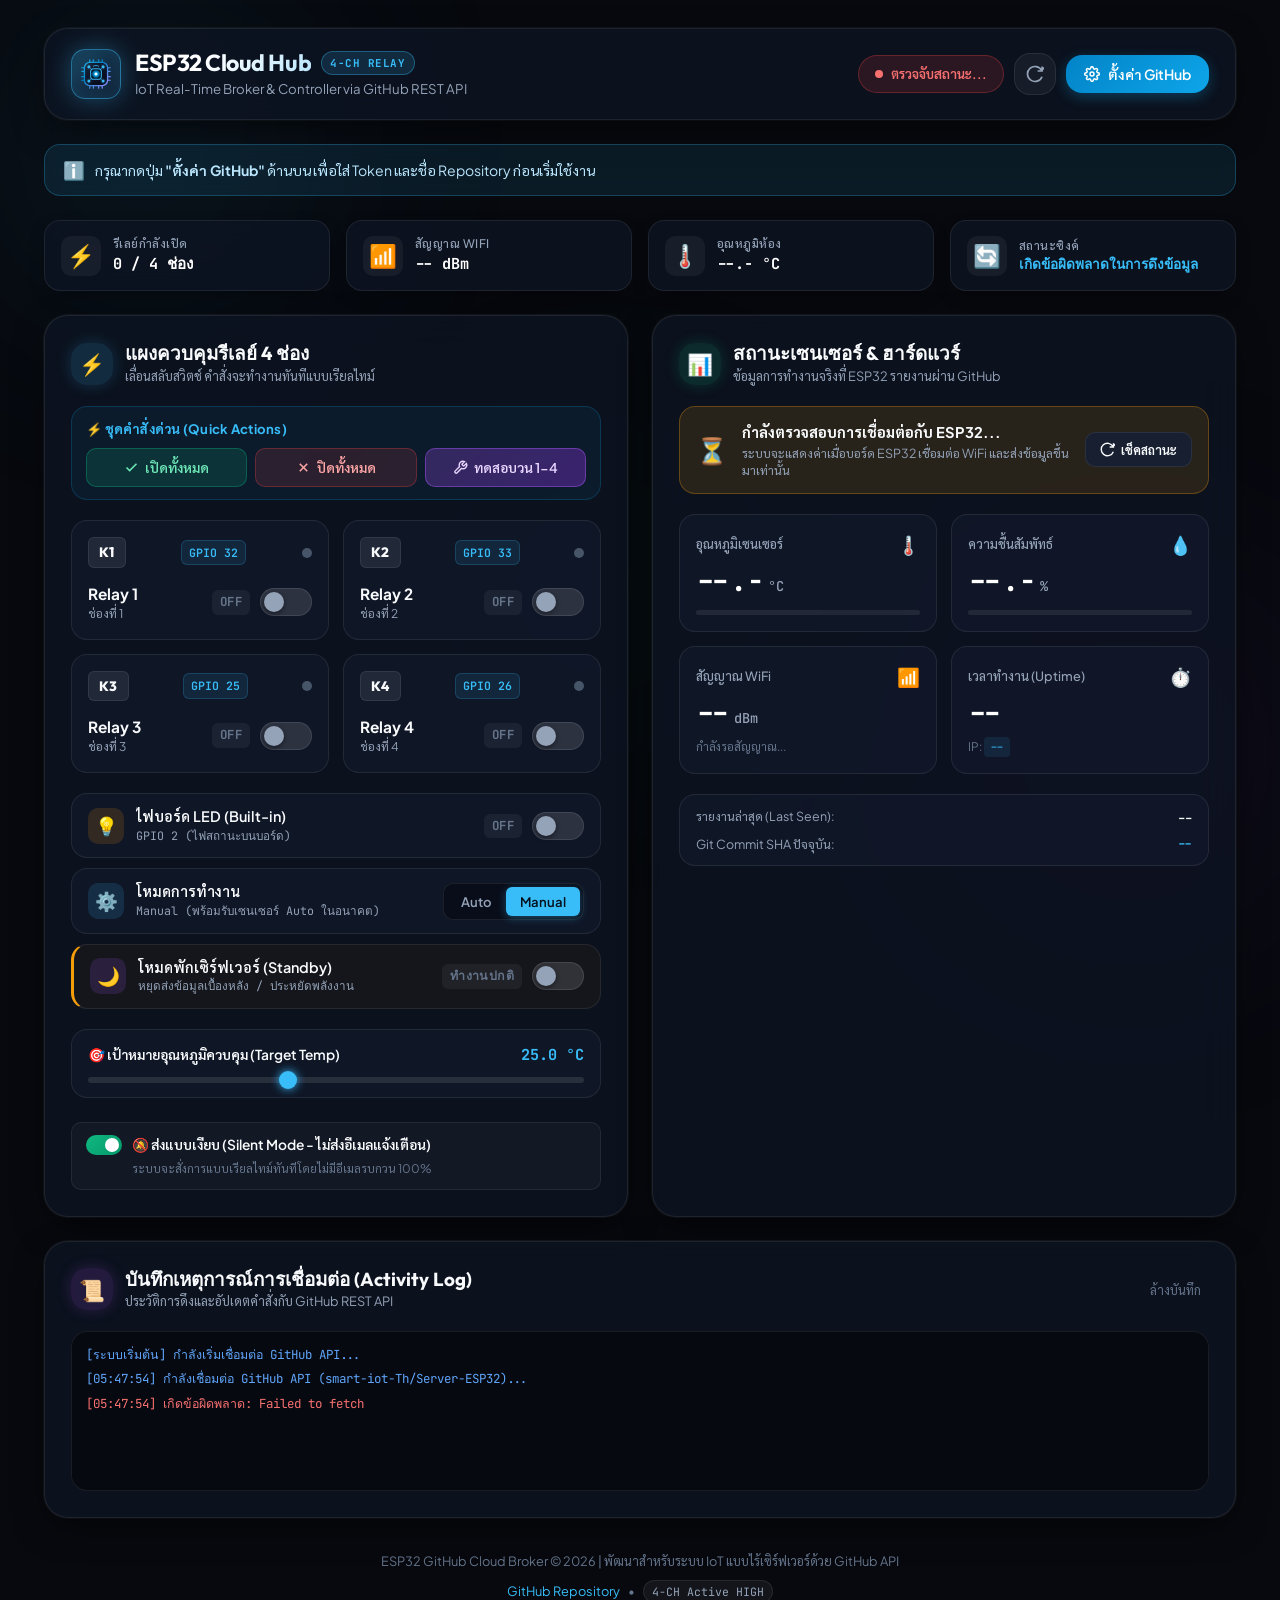
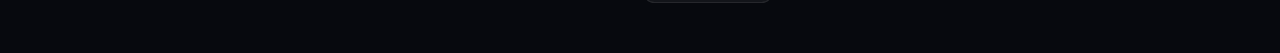
==== commit 5b89492a: "Update GitHub owner references and API endpoints to smart-iot-Th [skip ci] [silent] [no-notify]" ====
--- a/index.html
+++ b/index.html
@@ -492,7 +492,7 @@
       <div class="footer-content">
         <p>ESP32 GitHub Cloud Broker &copy; 2026 | พัฒนาสำหรับระบบ IoT แบบไร้เซิร์ฟเวอร์ด้วย GitHub API</p>
         <div class="footer-links">
-          <a href="https://github.com/67125530108-lang/Server-ESP32" target="_blank" rel="noopener">GitHub Repository</a>
+          <a href="https://github.com/smart-iot-Th/Server-ESP32" target="_blank" rel="noopener">GitHub Repository</a>
           <span>•</span>
           <span class="footer-badge">4-CH Active HIGH</span>
         </div>
@@ -516,7 +516,7 @@
       <div class="modal-body">
         <div class="form-group">
           <label for="cfg-owner">ชื่อผู้ใช้ GitHub (Owner / Username) <span class="req">*</span></label>
-          <input type="text" id="cfg-owner" placeholder="เช่น 67125530108-lang" autocomplete="off">
+          <input type="text" id="cfg-owner" placeholder="เช่น smart-iot-Th" autocomplete="off">
           <small class="form-help">ชื่อบัญชี GitHub เจ้าของ Repository</small>
         </div>
 
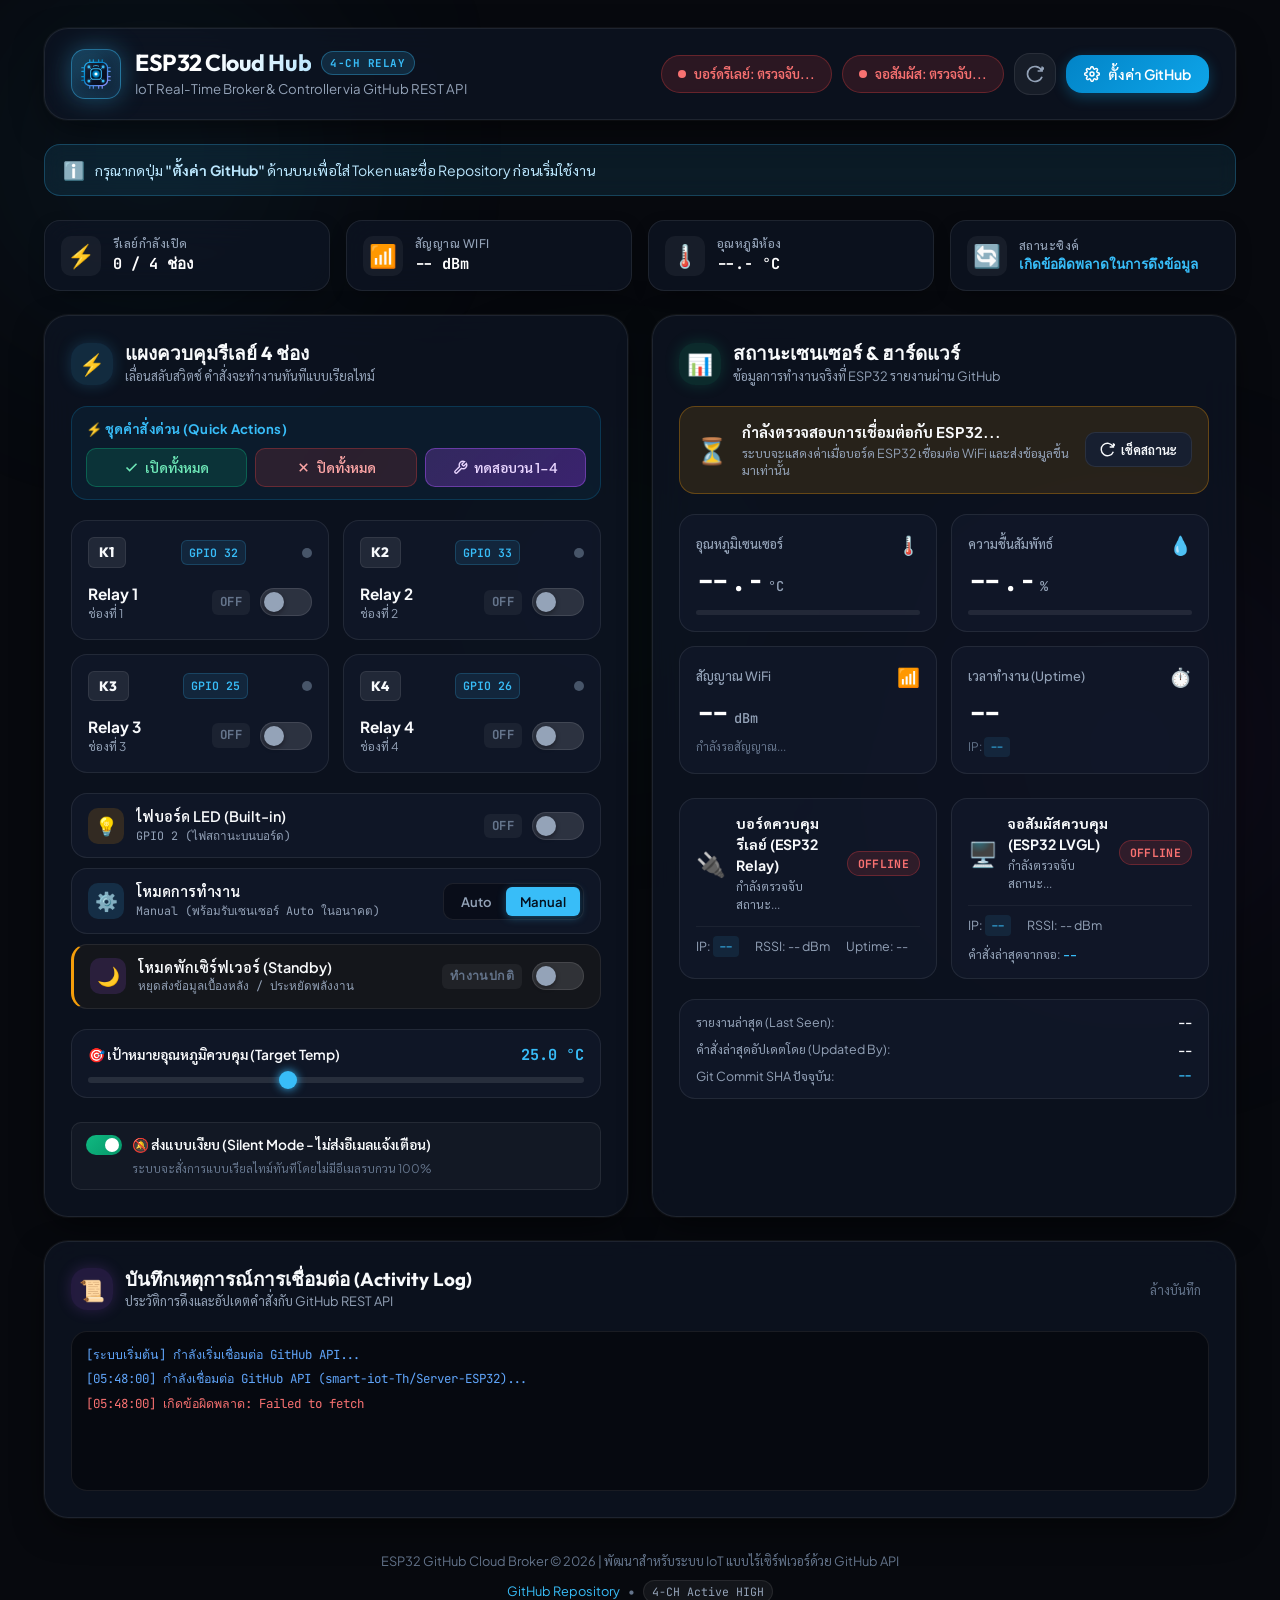
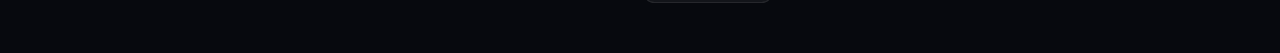
==== commit 05595e64: "Integrate ESP32 LVGL display with conflict-free sync, dual device status badges, and telemetry matri" ====
--- a/index.html
+++ b/index.html
@@ -95,9 +95,14 @@
       </div>
 
       <div class="header-actions">
-        <div id="device-status-badge" class="status-badge offline" title="สถานะการเชื่อมต่อบอร์ด ESP32">
+        <div id="device-status-badge" class="status-badge offline" title="สถานะการเชื่อมต่อบอร์ดรีเลย์ ESP32 (4-CH Relay)">
           <span class="status-dot"></span>
-          <span id="device-status-text">ตรวจจับสถานะ...</span>
+          <span id="device-status-text">บอร์ดรีเลย์: ตรวจจับ...</span>
+        </div>
+
+        <div id="display-status-badge" class="status-badge offline" title="สถานะการเชื่อมต่อจอสัมผัส ESP32 LVGL (ST7796 Touchscreen)">
+          <span class="status-dot"></span>
+          <span id="display-status-text">จอสัมผัส: ตรวจจับ...</span>
         </div>
         
         <button id="btn-refresh" class="btn-icon" title="รีเฟรชข้อมูลจาก GitHub ทันที" aria-label="รีเฟรช">
@@ -454,11 +459,56 @@
           </div>
         </div>
 
+        <!-- Dual Device Telemetry Matrix -->
+        <div class="devices-status-grid">
+          <!-- Relay Board Card -->
+          <div class="device-card" id="card-relay-board">
+            <div class="device-card-header">
+              <div class="device-title-box">
+                <span class="device-type-icon">🔌</span>
+                <div>
+                  <div class="device-name">บอร์ดควบคุมรีเลย์ (ESP32 Relay)</div>
+                  <div class="device-sub" id="device-relay-sub">กำลังตรวจจับสถานะ...</div>
+                </div>
+              </div>
+              <span class="device-pill offline" id="pill-relay-board">Offline</span>
+            </div>
+            <div class="device-meta-row">
+              <span>IP: <code id="tele-ip-detail">--</code></span>
+              <span>RSSI: <span id="tele-relay-rssi-val">--</span> dBm</span>
+              <span>Uptime: <span id="tele-relay-uptime-val">--</span></span>
+            </div>
+          </div>
+
+          <!-- Touchscreen Display Card -->
+          <div class="device-card" id="card-display-board">
+            <div class="device-card-header">
+              <div class="device-title-box">
+                <span class="device-type-icon">🖥️</span>
+                <div>
+                  <div class="device-name">จอสัมผัสควบคุม (ESP32 LVGL)</div>
+                  <div class="device-sub" id="device-display-sub">กำลังตรวจจับสถานะ...</div>
+                </div>
+              </div>
+              <span class="device-pill offline" id="pill-display-board">Offline</span>
+            </div>
+            <div class="device-meta-row">
+              <span>IP: <code id="tele-disp-ip">--</code></span>
+              <span>RSSI: <span id="tele-disp-rssi">--</span> dBm</span>
+              <span>คำสั่งล่าสุดจากจอ: <span id="tele-disp-action" class="disp-action-text">--</span></span>
+            </div>
+          </div>
+        </div>
+
         <!-- System Meta Info Box -->
         <div class="meta-info-box">
           <div class="meta-row">
             <span class="meta-label">รายงานล่าสุด (Last Seen):</span>
             <span class="meta-val" id="tele-last-seen">--</span>
+          </div>
+          <div class="meta-row">
+            <span class="meta-label">คำสั่งล่าสุดอัปเดตโดย (Updated By):</span>
+            <span class="meta-val" id="tele-updated-by">--</span>
           </div>
           <div class="meta-row">
             <span class="meta-label">Git Commit SHA ปัจจุบัน:</span>
--- a/style.css
+++ b/style.css
@@ -1351,6 +1351,145 @@
   background: linear-gradient(90deg, #38bdf8, #3b82f6);
 }
 
+/* ==========================================================================
+   Dual Device Status Matrix (Telemetry Section)
+   ========================================================================== */
+.devices-status-grid {
+  display: grid;
+  grid-template-columns: repeat(2, 1fr);
+  gap: clamp(10px, 2vw, 14px);
+  margin-top: 4px;
+}
+
+.device-card {
+  background: var(--bg-card);
+  border: 1px solid var(--border-subtle);
+  border-radius: var(--radius-md);
+  padding: 14px 16px;
+  display: flex;
+  flex-direction: column;
+  gap: 12px;
+  transition: var(--transition-fast);
+}
+
+.device-card:hover {
+  background: var(--bg-card-hover);
+  border-color: rgba(255, 255, 255, 0.16);
+}
+
+.device-card-header {
+  display: flex;
+  justify-content: space-between;
+  align-items: center;
+  gap: 10px;
+}
+
+.device-title-box {
+  display: flex;
+  align-items: center;
+  gap: 10px;
+}
+
+.device-type-icon {
+  font-size: 1.5rem;
+  line-height: 1;
+}
+
+.device-name {
+  font-size: 0.88rem;
+  font-weight: 700;
+  color: var(--text-primary);
+}
+
+.device-sub {
+  font-size: 0.74rem;
+  color: var(--text-secondary);
+  margin-top: 2px;
+}
+
+.device-pill {
+  font-family: 'JetBrains Mono', monospace;
+  font-size: 0.72rem;
+  font-weight: 700;
+  padding: 3px 10px;
+  border-radius: var(--radius-full);
+  letter-spacing: 0.03em;
+  text-transform: uppercase;
+  white-space: nowrap;
+}
+
+.device-pill.online {
+  background: rgba(16, 185, 129, 0.15);
+  color: #34d399;
+  border: 1px solid rgba(16, 185, 129, 0.35);
+  box-shadow: 0 0 10px rgba(16, 185, 129, 0.2);
+}
+
+.device-pill.offline {
+  background: rgba(239, 68, 68, 0.14);
+  color: #f87171;
+  border: 1px solid rgba(239, 68, 68, 0.3);
+}
+
+.device-pill.waiting {
+  background: rgba(245, 158, 11, 0.14);
+  color: #fbbf24;
+  border: 1px solid rgba(245, 158, 11, 0.3);
+}
+
+.device-meta-row {
+  display: flex;
+  flex-wrap: wrap;
+  align-items: center;
+  gap: 10px 16px;
+  font-size: 0.78rem;
+  color: var(--text-secondary);
+  padding-top: 10px;
+  border-top: 1px solid rgba(255, 255, 255, 0.05);
+}
+
+.device-meta-row span code {
+  font-family: 'JetBrains Mono', monospace;
+  color: var(--primary);
+  background: rgba(56, 189, 248, 0.1);
+  padding: 2px 6px;
+  border-radius: 4px;
+}
+
+.disp-action-text {
+  color: #38bdf8;
+  font-weight: 600;
+}
+
+/* Actor Badges for Updated By */
+.badge-actor {
+  display: inline-flex;
+  align-items: center;
+  gap: 6px;
+  padding: 3px 9px;
+  border-radius: var(--radius-sm);
+  font-size: 0.76rem;
+  font-weight: 600;
+}
+
+.badge-actor.display {
+  background: rgba(168, 85, 247, 0.15);
+  color: #c084fc;
+  border: 1px solid rgba(168, 85, 247, 0.35);
+}
+
+.badge-actor.web {
+  background: rgba(14, 165, 233, 0.15);
+  color: #38bdf8;
+  border: 1px solid rgba(14, 165, 233, 0.35);
+}
+
+.badge-actor.relay {
+  background: rgba(16, 185, 129, 0.15);
+  color: #34d399;
+  border: 1px solid rgba(16, 185, 129, 0.35);
+}
+
 /* Meta Info Box */
 .meta-info-box {
   background: var(--bg-card);
@@ -1792,6 +1931,11 @@
     gap: 8px;
   }
 
+  .devices-status-grid {
+    grid-template-columns: 1fr;
+    gap: 8px;
+  }
+
   .metric-card {
     padding: 12px;
   }
@@ -1825,4 +1969,8 @@
   .metrics-grid {
     grid-template-columns: 1fr;
   }
+
+  .devices-status-grid {
+    grid-template-columns: 1fr;
+  }
 }
